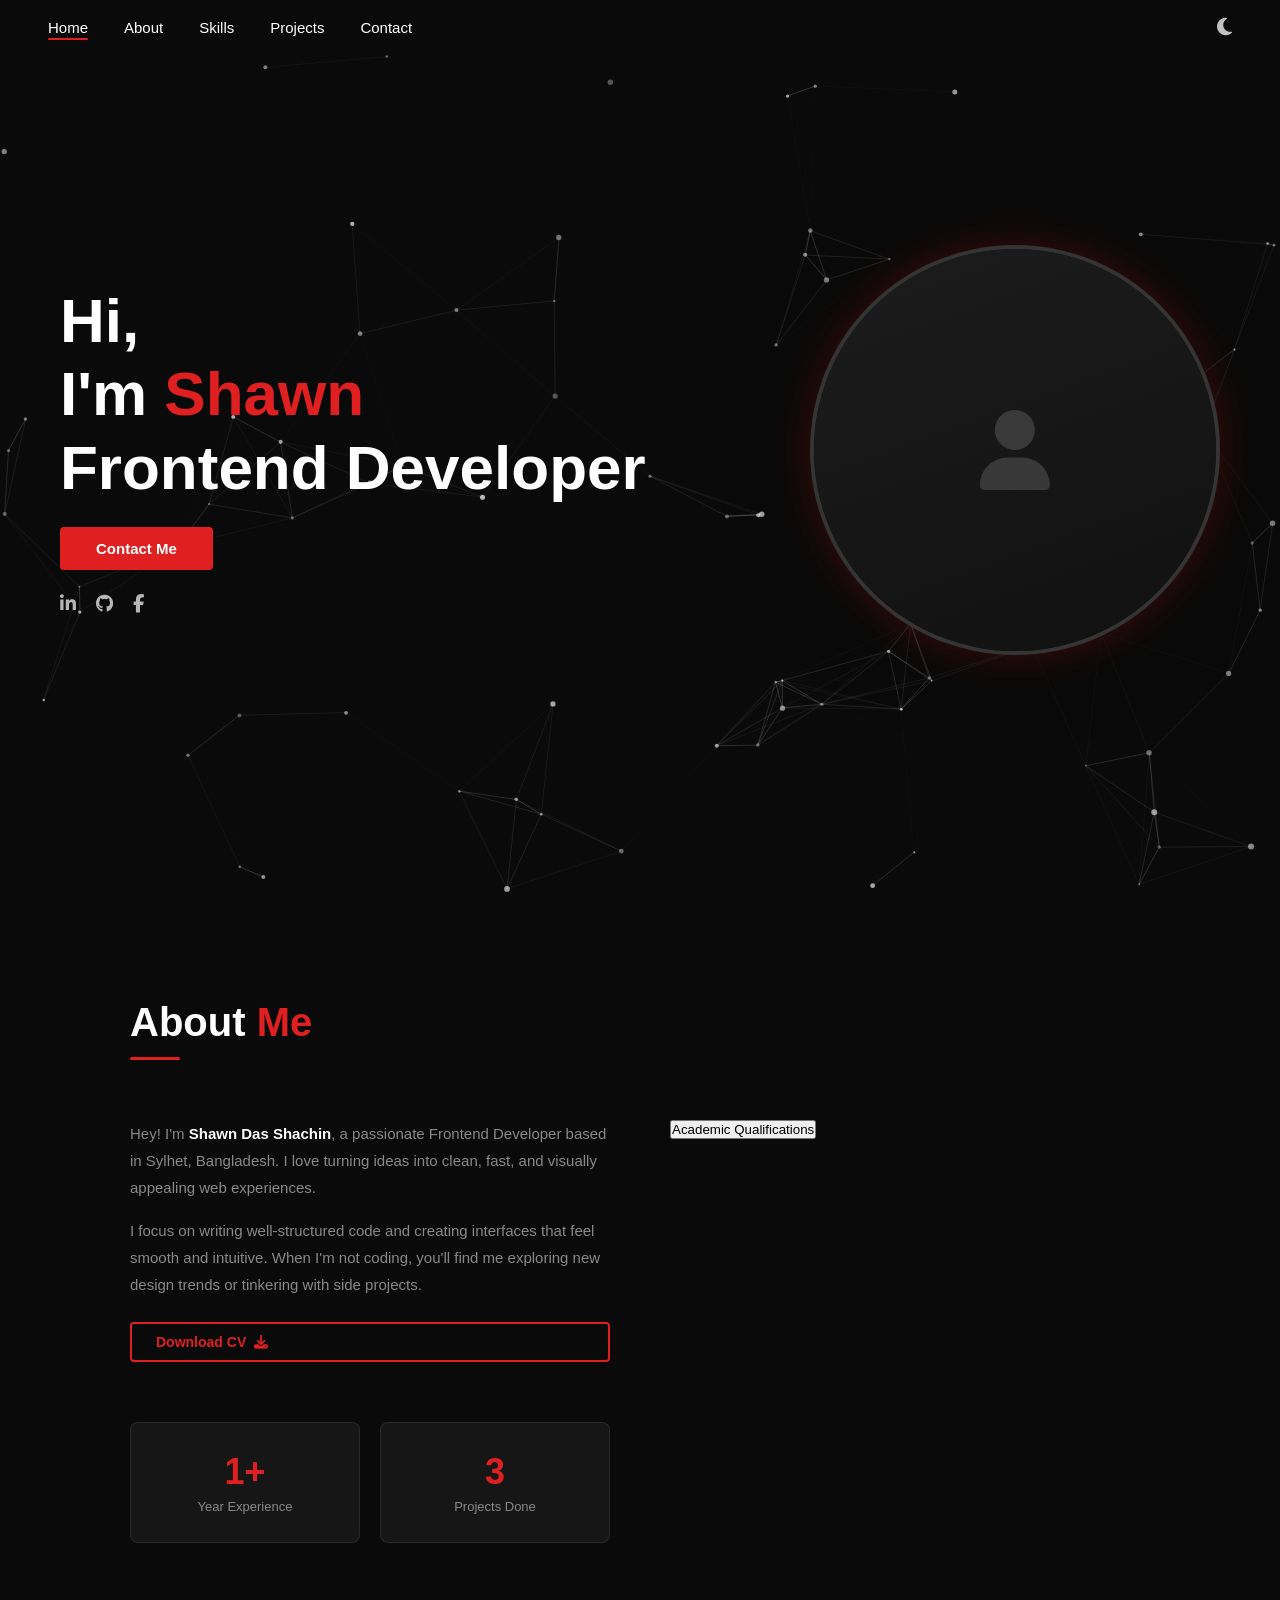
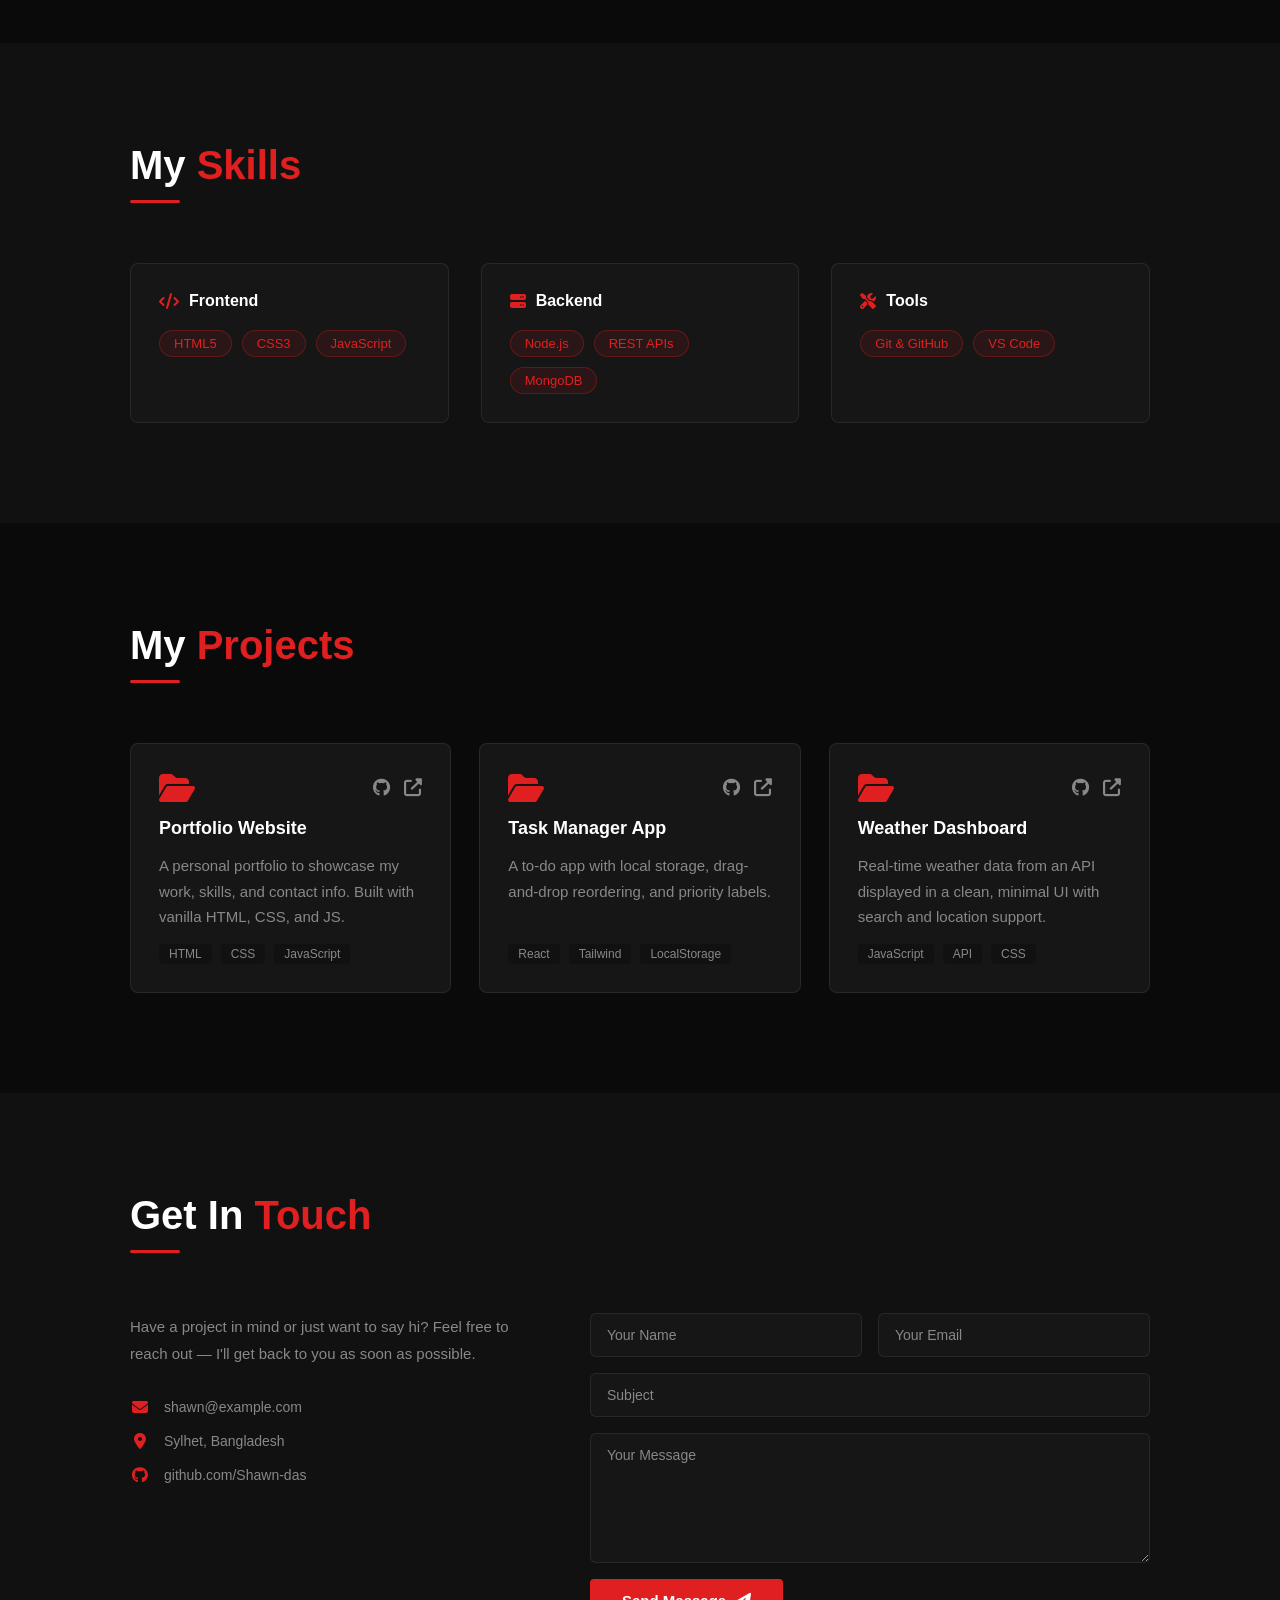
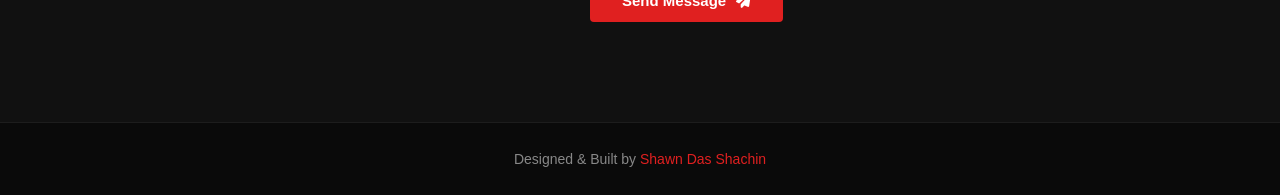
==== index.html @ 5b5b52f0 "first commit" ====
<!DOCTYPE html>
<html lang="en">
<head>
  <meta charset="UTF-8" />
  <meta name="viewport" content="width=device-width, initial-scale=1.0"/>
  <meta name="description" content="Shawn Das Shachin — Frontend Developer portfolio"/>
  <title>Shawn Das Shachin</title>

  <link rel="stylesheet" href="style.css" />
  <!-- <link href="https://fonts.googleapis.com/css2?family=Poppins:wght@400;600;700;800&display=swap" rel="stylesheet"/> -->
  <link rel="stylesheet" href="https://cdnjs.cloudflare.com/ajax/libs/font-awesome/6.5.0/css/all.min.css"/>
</head>
<body>

  <!-- NAVBAR -->
  <nav class="navbar">

    <!-- Desktop nav links -->
    <ul class="nav-links">
      <li><a href="#shawn"    class="active">Home</a></li>
      <li><a href="#about">About</a></li>
      <li><a href="#skills">Skills</a></li>
      <li><a href="#projects">Projects</a></li>
      <li><a href="#contact">Contact</a></li>
    </ul>

    <!-- Right side: theme toggle + hamburger -->
    <div class="nav-right">
      <div class="theme-toggle"><i class="fas fa-moon"></i></div>
      <div class="hamburger" id="hamburger">
        <span></span>
        <span></span>
        <span></span>
      </div>
    </div>

  </nav>

  <!-- Mobile slide-down menu -->
  <div class="mobile-menu" id="mobileMenu">
    <ul>
      <li><a href="#shawn"    class="mobile-link">Home</a></li>
      <li><a href="#about"    class="mobile-link">About</a></li>
      <li><a href="#skills"   class="mobile-link">Skills</a></li>
      <li><a href="#projects" class="mobile-link">Projects</a></li>
      <li><a href="#contact"  class="mobile-link">Contact</a></li>
    </ul>
  </div>


  <!-- HOME SECTION  -->
  <section id="shawn">
    <canvas id="particleCanvas"></canvas>

    <div class="shawn-content">

      <div class="shawn-text">
        <h1>
          <span class="line">Hi,</span>
          <span class="line">I'm <span class="highlight">Shawn</span></span>
          <span class="line">Frontend Developer</span>
        </h1>
        <a href="#contact" class="btn-contact">Contact Me</a>
        <div class="social-links">
          <a href="https://www.linkedin.com/in/shawndas"     aria-label="LinkedIn" target="_blank"><i class="fab fa-linkedin-in"></i></a>
          <a href="https://github.com/Shawn-das"             aria-label="GitHub"   target="_blank"><i class="fab fa-github"></i></a>
          <a href="https://www.facebook.com/shawn.das.81525" aria-label="Facebook" target="_blank"><i class="fab fa-facebook-f"></i></a>
        </div>
      </div>

      <div class="shawn-photo-wrapper">
        <div class="shawn-photo">
          <img src="assets/shawn.JPG" alt="Shawn" class="profile-img" id="profileImg"/>
          <div class="photo-placeholder" id="photoPlaceholder">
            <i class="fas fa-user"></i>
          </div>
        </div>
      </div>

    </div>
  </section>


  <!-- ABOUT SECTION  -->
  <section id="about" class="section">

    <div class="container">

      <h2 class="section-title">About <span class="highlight">Me</span></h2>
      <div class="section-line"></div>

      <div class="about-grid">

        <div class="about-text">
          <p>
            Hey! I'm <strong>Shawn Das Shachin</strong>, a passionate Frontend Developer
            based in Sylhet, Bangladesh. I love turning ideas into clean, fast, and
            visually appealing web experiences.
          </p>
          <p>
            I focus on writing well-structured code and creating interfaces that feel
            smooth and intuitive. When I'm not coding, you'll find me exploring new
            design trends or tinkering with side projects.
          </p>
          <a href="#" class="btn-outline">Download CV <i class="fas fa-download"></i></a>
        </div>
        <div>
          <button>Academic Qualifications</button>
        </div>

        <div class="about-stats">
          <div class="stat-card">
            <span class="stat-number">1+</span>
            <span class="stat-label">Year Experience</span>
          </div>
          <div class="stat-card">
            <span class="stat-number">3</span>
            <span class="stat-label">Projects Done</span>
          </div>
        </div>

      </div>
    </div>
  </section>


  <!-- SKILLS SECTION -->
  <section id="skills" class="section section-alt">
    <div class="container">

      <h2 class="section-title">My <span class="highlight">Skills</span></h2>
      <div class="section-line"></div>

      <div class="skills-grid">

        <div class="skill-group">
          <h3 class="skill-group-title"><i class="fas fa-code"></i> Frontend</h3>
          <div class="skill-tags">
            <span class="tag">HTML5</span>
            <span class="tag">CSS3</span>
            <span class="tag">JavaScript</span>
            <!-- <span class="tag">React</span>
            <span class="tag">Tailwind CSS</span>
            <span class="tag">Responsive Design</span> -->
          </div>
        </div>

        <div class="skill-group">
          <h3 class="skill-group-title"><i class="fas fa-server"></i> Backend</h3>
          <div class="skill-tags">
            <span class="tag">Node.js</span>
            <!-- <span class="tag">Express</span> -->
            <span class="tag">REST APIs</span>
            <span class="tag">MongoDB</span>
          </div>
        </div>

        <div class="skill-group">
          <h3 class="skill-group-title"><i class="fas fa-tools"></i> Tools</h3>
          <div class="skill-tags">
            <span class="tag">Git & GitHub</span>
            <span class="tag">VS Code</span>
          </div>
        </div>

      </div>
    </div>
  </section>


  <!-- PROJECTS SECTION -->
  <section id="projects" class="section">
    <div class="container">

      <h2 class="section-title">My <span class="highlight">Projects</span></h2>
      <div class="section-line"></div>

      <div class="projects-grid">

        <div class="project-card">
          <div class="project-top">
            <i class="fas fa-folder-open project-icon"></i>
            <div class="project-links">
              <a href="#" target="_blank" aria-label="GitHub"><i class="fab fa-github"></i></a>
              <a href="#" target="_blank" aria-label="Live"><i class="fas fa-external-link-alt"></i></a>
            </div>
          </div>
          <h3 class="project-name">Portfolio Website</h3>
          <p class="project-desc">A personal portfolio to showcase my work, skills, and contact info. Built with vanilla HTML, CSS, and JS.</p>
          <div class="project-tags">
            <span>HTML</span><span>CSS</span><span>JavaScript</span>
          </div>
        </div>

        <div class="project-card">
          <div class="project-top">
            <i class="fas fa-folder-open project-icon"></i>
            <div class="project-links">
              <a href="#" target="_blank" aria-label="GitHub"><i class="fab fa-github"></i></a>
              <a href="#" target="_blank" aria-label="Live"><i class="fas fa-external-link-alt"></i></a>
            </div>
          </div>
          <h3 class="project-name">Task Manager App</h3>
          <p class="project-desc">A to-do app with local storage, drag-and-drop reordering, and priority labels.</p>
          <div class="project-tags">
            <span>React</span><span>Tailwind</span><span>LocalStorage</span>
          </div>
        </div>

        <div class="project-card">
          <div class="project-top">
            <i class="fas fa-folder-open project-icon"></i>
            <div class="project-links">
              <a href="#" target="_blank" aria-label="GitHub"><i class="fab fa-github"></i></a>
              <a href="#" target="_blank" aria-label="Live"><i class="fas fa-external-link-alt"></i></a>
            </div>
          </div>
          <h3 class="project-name">Weather Dashboard</h3>
          <p class="project-desc">Real-time weather data from an API displayed in a clean, minimal UI with search and location support.</p>
          <div class="project-tags">
            <span>JavaScript</span><span>API</span><span>CSS</span>
          </div>
        </div>

      </div>
    </div>
  </section>


  <!-- CONTACT SECTION -->
  <section id="contact" class="section section-alt">
    <div class="container">

      <h2 class="section-title">Get In <span class="highlight">Touch</span></h2>
      <div class="section-line"></div>

      <div class="contact-grid">

        <div class="contact-info">
          <p class="contact-intro">
            Have a project in mind or just want to say hi?
            Feel free to reach out — I'll get back to you as soon as possible.
          </p>
          <div class="contact-details">
            <div class="contact-item">
              <i class="fas fa-envelope"></i>
              <span>shawn@example.com</span>
            </div>
            <div class="contact-item">
              <i class="fas fa-map-marker-alt"></i>
              <span>Sylhet, Bangladesh</span>
            </div>
            <div class="contact-item">
              <i class="fab fa-github"></i>
              <span>github.com/Shawn-das</span>
            </div>
          </div>
        </div>

        <div class="contact-form">
          <div class="form-row">
            <input type="text"  class="form-input" placeholder="Your Name" />
            <input type="email" class="form-input" placeholder="Your Email" />
          </div>
          <input type="text" class="form-input" placeholder="Subject" />
          <textarea class="form-input form-textarea" placeholder="Your Message" rows="5"></textarea>
          <button class="btn-send">Send Message <i class="fas fa-paper-plane"></i></button>
        </div>

      </div>
    </div>
  </section>


  <!--  FOOTER  -->
  <footer class="footer">
    <p>Designed & Built by <span class="highlight">Shawn Das Shachin</span></p>
  </footer>


  <script src="script.js"></script>
</body>
</html>
---- style.css ----
/*
   RESET & BASE
 */
*, *::before, *::after {
  margin: 0;
  padding: 0;
  box-sizing: border-box;
}

:root {
  --bg:          #0a0a0a;
  --bg-alt:      #111111;
  --card-bg:     #161616;
  --border:      rgba(255,255,255,0.08);
  --red:         #e02020;
  --red-dark:    #c01818;
  --white:       #ffffff;
  --gray:        #888888;
  --particle:    255, 255, 255;  /* used in rgba() for easy theme swap */
}

/* Light theme overrides */
body.light {
  --bg:       #f5f5f5;
  --bg-alt:   #ebebeb;
  --card-bg:  #ffffff;
  --border:   rgba(0,0,0,0.08);
  --white:    #0a0a0a;
  --gray:     #555555;
  --particle: 0, 0, 0;
}

html { scroll-behavior: smooth; }

body {
  font-family: 'Poppins', sans-serif;
  background: var(--bg);
  color: var(--white);
  overflow-x: hidden;
  transition: background 0.4s, color 0.4s;
}


/* 
   SHARED SECTION STYLES
 */
.section {
  padding: 100px 0;
}

.section-alt {
  background: var(--bg-alt);
}

.container {
  width: 100%;
  max-width: 1100px;
  margin: 0 auto;
  padding: 0 40px;
}

.section-title {
  font-size: clamp(28px, 4vw, 40px);
  font-weight: 800;
  margin-bottom: 12px;
}

/* Short red underline beneath each section title */
.section-line {
  width: 50px;
  height: 3px;
  background: var(--red);
  border-radius: 2px;
  margin-bottom: 60px;
}

/* Outline button (used in About) */
.btn-outline {
  display: inline-flex;
  align-items: center;
  gap: 8px;
  border: 2px solid var(--red);
  color: var(--red);
  text-decoration: none;
  font-size: 14px;
  font-weight: 600;
  padding: 10px 24px;
  border-radius: 4px;
  margin-top: 8px;
  transition: background 0.3s, color 0.3s;
}

.btn-outline:hover {
  background: var(--red);
  color: #fff;
}


/* 
   NAVBAR
*/
.navbar {
  position: fixed;
  top: 0; left: 0;
  width: 100%;
  z-index: 100;
  display: flex;
  align-items: center;
  justify-content: space-between;
  padding: 16px 48px;
  background: transparent;
  transition: background 0.3s, backdrop-filter 0.3s;
}

/* Solid background applied by JS on scroll */
.navbar.scrolled {
  background: rgba(10, 10, 10, 0.85);
  backdrop-filter: blur(10px);
}

body.light .navbar.scrolled {
  background: rgba(245, 245, 245, 0.85);
}

.logo-icon {
  width: 44px;
  height: 44px;
  border: 2px solid var(--white);
  border-radius: 50%;
  display: flex;
  align-items: center;
  justify-content: center;
  font-size: 18px;
  color: var(--white);
  flex-shrink: 0;
}

.nav-links {
  list-style: none;
  display: flex;
  gap: 36px;
}

.nav-links a {
  text-decoration: none;
  color: var(--white);
  font-size: 15px;
  font-weight: 500;
  position: relative;
  transition: color 0.3s;
}

/* Red underline for active link */
.nav-links a.active::after {
  content: '';
  position: absolute;
  bottom: -4px; left: 0;
  width: 100%;
  height: 2px;
  background: var(--red);
  border-radius: 2px;
}

/* Groups theme toggle + hamburger */
.nav-right {
  display: flex;
  align-items: center;
  gap: 16px;
  margin-left: auto;
}

.theme-toggle {
  font-size: 20px;
  cursor: pointer;
  color: var(--white);
  opacity: 0.75;
  transition: opacity 0.3s;
}

.theme-toggle:hover { opacity: 1; }


/* 
   HAMBURGER BUTTON
 */
.hamburger {
  display: none;           /* shown only on mobile via media query */
  flex-direction: column;
  gap: 5px;
  cursor: pointer;
  padding: 4px;
}

.hamburger span {
  display: block;
  width: 24px;
  height: 2px;
  background: var(--white);
  border-radius: 2px;
  transition: transform 0.3s, opacity 0.3s;
}


/* 
   MOBILE MENU
 */
.mobile-menu {
  position: fixed;
  top: 72px; left: 0;
  width: 100%;
  background: var(--bg-alt);
  z-index: 99;
  max-height: 0;
  overflow: hidden;
  transition: max-height 0.35s ease, padding 0.35s ease;
}

.mobile-menu.open {
  max-height: 400px;
  padding: 16px 0;
}

.mobile-menu ul {
  list-style: none;
  display: flex;
  flex-direction: column;
}

.mobile-menu a {
  display: block;
  padding: 14px 32px;
  color: var(--white);
  text-decoration: none;
  font-size: 16px;
  font-weight: 500;
  border-bottom: 1px solid var(--border);
  transition: color 0.2s, padding-left 0.2s;
}

.mobile-menu a:hover {
  color: var(--red);
  padding-left: 40px;
}


/* 
   HOME SECTION
 */
#shawn {
  position: relative;
  width: 100%;
  height: 100vh;
  background: var(--bg);
  display: flex;
  align-items: center;
  overflow: hidden;
}

#particleCanvas {
  position: absolute;
  inset: 0;
  width: 100%;
  height: 100%;
  z-index: 0;
}

.shawn-content {
  position: relative;
  z-index: 2;
  width: 100%;
  max-width: 1280px;
  margin: 0 auto;
  padding: 0 60px;
  display: flex;
  align-items: center;
  justify-content: space-between;
  gap: 40px;
}

.shawn-text {
  flex: 1;
  display: flex;
  flex-direction: column;
  gap: 24px;
  animation: fadeInLeft 0.9s ease both;
}

.shawn-text h1 {
  display: flex;
  flex-direction: column;
  gap: 2px;
  font-size: clamp(36px, 5vw, 62px);
  font-weight: 800;
  line-height: 1.15;
}

.shawn-text h1 .line {
  display: block;
  opacity: 0;
  animation: slideUp 0.7s ease forwards;
}
.line:nth-child(1) { animation-delay: 0.2s; }
.line:nth-child(2) { animation-delay: 0.4s; }
.line:nth-child(3) { animation-delay: 0.6s; }

.highlight { color: var(--red); }

.btn-contact {
  display: inline-block;
  background: var(--red);
  color: #fff;
  text-decoration: none;
  font-size: 15px;
  font-weight: 600;
  padding: 13px 36px;
  border-radius: 4px;
  width: fit-content;
  opacity: 0;
  animation: slideUp 0.7s ease 0.85s forwards;
  transition: background 0.3s, transform 0.2s;
}

.btn-contact:hover {
  background: var(--red-dark);
  transform: translateY(-2px);
}

.social-links {
  display: flex;
  gap: 20px;
  opacity: 0;
  animation: slideUp 0.7s ease 1s forwards;
}

.social-links a {
  color: var(--white);
  font-size: 18px;
  opacity: 0.7;
  text-decoration: none;
  transition: opacity 0.3s, transform 0.3s;
}

.social-links a:hover {
  opacity: 1;
  transform: translateY(-3px);
}

.shawn-photo-wrapper {
  flex: 0 0 auto;
  opacity: 0;
  animation: fadeInRight 0.9s ease 0.5s forwards;
}

.shawn-photo {
  position: relative;
  width: clamp(280px, 32vw, 420px);
  height: clamp(280px, 32vw, 420px);
  border-radius: 50%;
  overflow: hidden;
  border: 4px solid rgba(255,255,255,0.15);
  box-shadow: 0 0 40px rgba(224,32,32,0.25), 0 0 80px rgba(0,0,0,0.6);
  background: #111;
}

.profile-img {
  width: 100%;
  height: 100%;
  object-fit: cover;
  object-position: center 75%;
  display: none;
}

.photo-placeholder {
  width: 100%;
  height: 100%;
  display: flex;
  align-items: center;
  justify-content: center;
  background: linear-gradient(160deg, #1c1c1c, #111);
  color: rgba(255,255,255,0.15);
  font-size: 80px;
}


/* 
   ABOUT SECTION
 */
.about-grid {
  display: grid;
  grid-template-columns: 1fr 1fr;
  gap: 60px;
  align-items: start;
}

.about-text {
  display: flex;
  flex-direction: column;
  gap: 16px;
}

.about-text p {
  color: var(--gray);
  line-height: 1.8;
  font-size: 15px;
}

.about-text strong {
  color: var(--white);
}

/* 2x2 stats grid */
.about-stats {
  display: grid;
  grid-template-columns: 1fr 1fr;
  gap: 20px;
}

.stat-card {
  background: var(--card-bg);
  border: 1px solid var(--border);
  border-radius: 8px;
  padding: 28px 20px;
  display: flex;
  flex-direction: column;
  align-items: center;
  gap: 6px;
  text-align: center;
  transition: border-color 0.3s;
}

.stat-card:hover {
  border-color: var(--red);
}

.stat-number {
  font-size: 36px;
  font-weight: 800;
  color: var(--red);
}

.stat-label {
  font-size: 13px;
  color: var(--gray);
  font-weight: 500;
}


/* 
   SKILLS SECTION
 */
.skills-grid {
  display: grid;
  grid-template-columns: repeat(3, 1fr);
  gap: 32px;
}

.skill-group {
  background: var(--card-bg);
  border: 1px solid var(--border);
  border-radius: 8px;
  padding: 28px;
  transition: border-color 0.3s;
}

.skill-group:hover {
  border-color: var(--red);
}

.skill-group-title {
  font-size: 16px;
  font-weight: 700;
  color: var(--white);
  margin-bottom: 20px;
  display: flex;
  align-items: center;
  gap: 10px;
}

.skill-group-title i {
  color: var(--red);
}

.skill-tags {
  display: flex;
  flex-wrap: wrap;
  gap: 10px;
}

.tag {
  background: rgba(224,32,32,0.1);
  color: var(--red);
  border: 1px solid rgba(224,32,32,0.3);
  padding: 5px 14px;
  border-radius: 20px;
  font-size: 13px;
  font-weight: 500;
}


/* 
   PROJECTS SECTION
 */
.projects-grid {
  display: grid;
  grid-template-columns: repeat(3, 1fr);
  gap: 28px;
}

.project-card {
  background: var(--card-bg);
  border: 1px solid var(--border);
  border-radius: 8px;
  padding: 28px;
  display: flex;
  flex-direction: column;
  gap: 14px;
  transition: transform 0.3s, border-color 0.3s;
}

.project-card:hover {
  transform: translateY(-6px);
  border-color: var(--red);
}

.project-top {
  display: flex;
  align-items: center;
  justify-content: space-between;
}

.project-icon {
  font-size: 32px;
  color: var(--red);
}

.project-links {
  display: flex;
  gap: 14px;
}

.project-links a {
  color: var(--gray);
  font-size: 18px;
  text-decoration: none;
  transition: color 0.2s;
}

.project-links a:hover {
  color: var(--white);
}

.project-name {
  font-size: 18px;
  font-weight: 700;
  color: var(--white);
}

.project-desc {
  font-size: 15px;
  color: var(--gray);
  line-height: 1.7;
  flex: 1;
}

.project-tags {
  display: flex;
  flex-wrap: wrap;
  gap: 9px;
  margin-top: auto;
}

.project-tags span {
  font-size: 12px;
  color: var(--gray);
  background: var(--bg-alt);
  padding: 3px 10px;
  border-radius: 4px;
}



/* CONTACT SECTION  */

.contact-grid {
  display: grid;
  grid-template-columns: 1fr 1.4fr;
  gap: 60px;
  align-items: start;
}

.contact-intro {
  color: var(--gray);
  line-height: 1.8;
  font-size: 15px;
  margin-bottom: 32px;
}

.contact-details {
  display: flex;
  flex-direction: column;
  gap: 18px;
}

.contact-item {
  display: flex;
  align-items: center;
  gap: 14px;
  color: var(--gray);
  font-size: 14px;
}

.contact-item i {
  color: var(--red);
  font-size: 16px;
  width: 20px;
  text-align: center;
}

/* Form layout */
.contact-form {
  display: flex;
  flex-direction: column;
  gap: 16px;
}

.form-row {
  display: grid;
  grid-template-columns: 1fr 1fr;
  gap: 16px;
}

.form-input {
  width: 100%;
  background: var(--card-bg);
  border: 1px solid var(--border);
  border-radius: 6px;
  padding: 13px 16px;
  color: var(--white);
  font-family: 'Poppins', sans-serif;
  font-size: 14px;
  outline: none;
  transition: border-color 0.3s;
}

.form-input::placeholder {
  color: var(--gray);
}

.form-input:focus {
  border-color: var(--red);
}

.form-textarea {
  resize: vertical;
  min-height: 130px;
}

.btn-send {
  display: inline-flex;
  align-items: center;
  gap: 10px;
  background: var(--red);
  color: #fff;
  border: none;
  padding: 13px 32px;
  border-radius: 4px;
  font-family: 'Poppins', sans-serif;
  font-size: 15px;
  font-weight: 600;
  cursor: pointer;
  width: fit-content;
  transition: background 0.3s, transform 0.2s;
}

.btn-send:hover {
  background: var(--red-dark);
  transform: translateY(-2px);
}


/* 
   FOOTER
 */
.footer {
  padding: 28px 40px;
  text-align: center;
  background: var(--bg);
  color: var(--gray);
  font-size: 14px;
  border-top: 1px solid var(--border);
}


/* 
   ANIMATIONS
 */
@keyframes fadeInLeft {
  from { opacity: 0; transform: translateX(-40px); }
  to   { opacity: 1; transform: translateX(0); }
}

@keyframes fadeInRight {
  from { opacity: 0; transform: translateX(40px); }
  to   { opacity: 1; transform: translateX(0); }
}

@keyframes slideUp {
  from { opacity: 0; transform: translateY(24px); }
  to   { opacity: 1; transform: translateY(0); }
}


/* Mobile */
@media (max-width: 600px) {
  .navbar { padding: 12px 16px; }

  .shawn-content { padding: 80px 20px 0; gap: 24px; }
  .shawn-text h1 { font-size: clamp(26px, 7vw, 36px); }
  .shawn-photo   { width: 160px; height: 160px; }

  .btn-contact  { padding: 11px 28px; font-size: 14px; }
  .social-links { gap: 16px; }

  .container   { padding: 0 20px; }
  .section     { padding: 72px 0; }

  .about-stats   { grid-template-columns: 1fr 1fr; }
  .projects-grid { grid-template-columns: 1fr; }
  .form-row      { grid-template-columns: 1fr; }
}
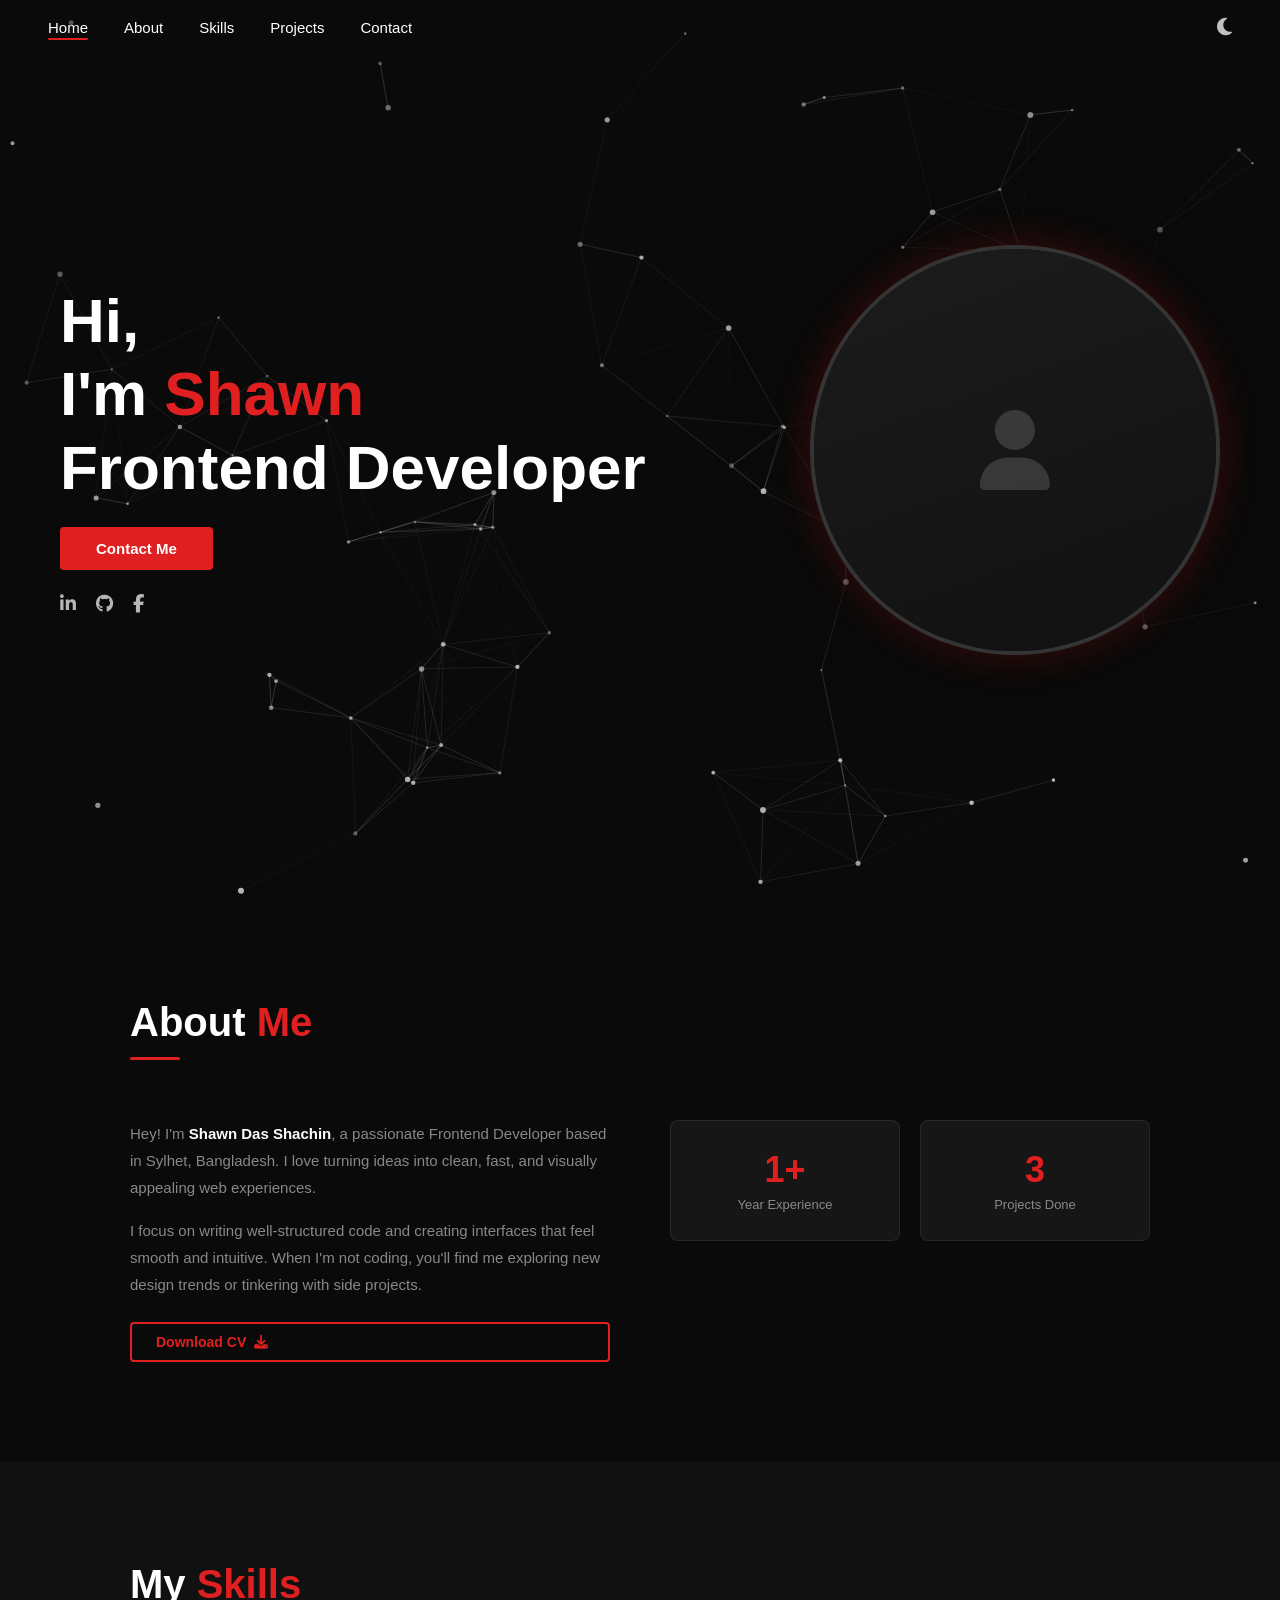
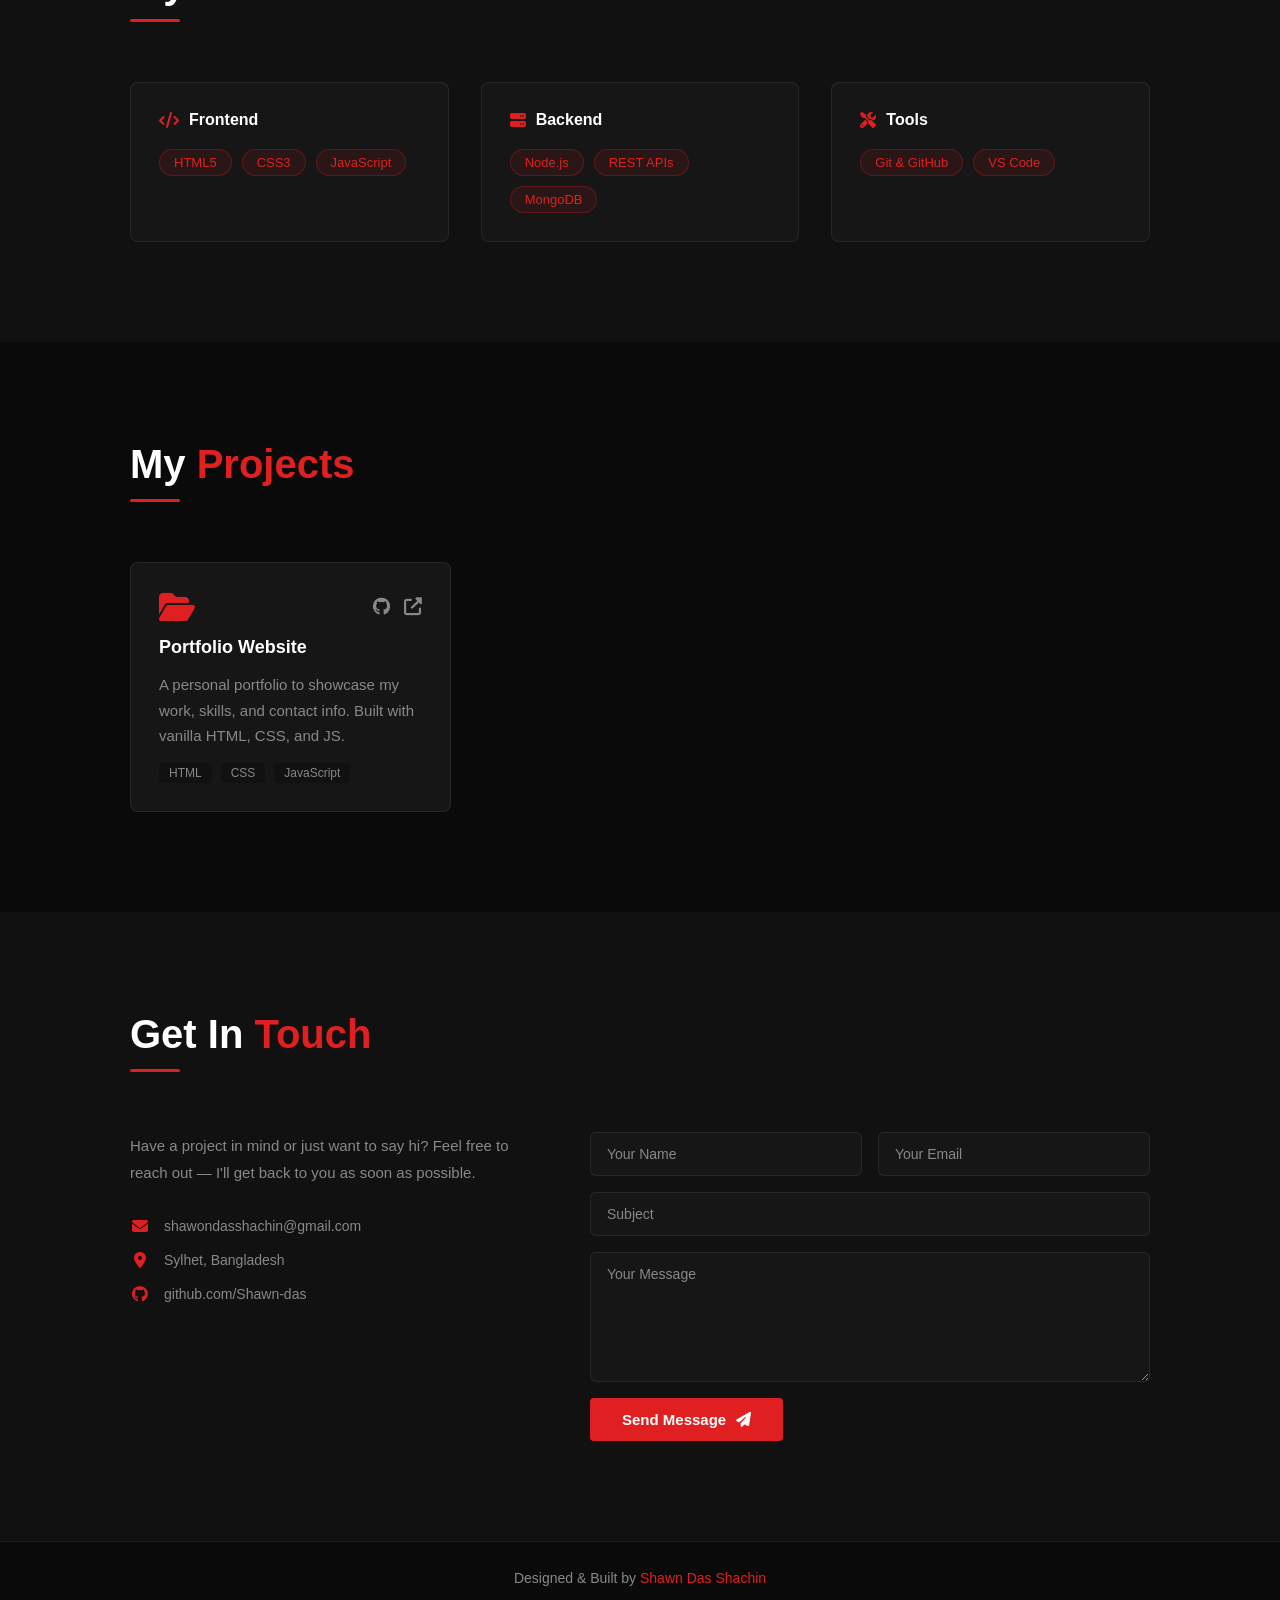
==== commit f75c4a4a: "after few modification" ====
--- a/index.html
+++ b/index.html
@@ -104,10 +104,7 @@
           </p>
           <a href="#" class="btn-outline">Download CV <i class="fas fa-download"></i></a>
         </div>
-        <div>
-          <button>Academic Qualifications</button>
-        </div>
-
+      
         <div class="about-stats">
           <div class="stat-card">
             <span class="stat-number">1+</span>
@@ -192,36 +189,6 @@
           </div>
         </div>
 
-        <div class="project-card">
-          <div class="project-top">
-            <i class="fas fa-folder-open project-icon"></i>
-            <div class="project-links">
-              <a href="#" target="_blank" aria-label="GitHub"><i class="fab fa-github"></i></a>
-              <a href="#" target="_blank" aria-label="Live"><i class="fas fa-external-link-alt"></i></a>
-            </div>
-          </div>
-          <h3 class="project-name">Task Manager App</h3>
-          <p class="project-desc">A to-do app with local storage, drag-and-drop reordering, and priority labels.</p>
-          <div class="project-tags">
-            <span>React</span><span>Tailwind</span><span>LocalStorage</span>
-          </div>
-        </div>
-
-        <div class="project-card">
-          <div class="project-top">
-            <i class="fas fa-folder-open project-icon"></i>
-            <div class="project-links">
-              <a href="#" target="_blank" aria-label="GitHub"><i class="fab fa-github"></i></a>
-              <a href="#" target="_blank" aria-label="Live"><i class="fas fa-external-link-alt"></i></a>
-            </div>
-          </div>
-          <h3 class="project-name">Weather Dashboard</h3>
-          <p class="project-desc">Real-time weather data from an API displayed in a clean, minimal UI with search and location support.</p>
-          <div class="project-tags">
-            <span>JavaScript</span><span>API</span><span>CSS</span>
-          </div>
-        </div>
-
       </div>
     </div>
   </section>
@@ -244,7 +211,7 @@
           <div class="contact-details">
             <div class="contact-item">
               <i class="fas fa-envelope"></i>
-              <span>shawn@example.com</span>
+              <span>shawondasshachin@gmail.com</span>
             </div>
             <div class="contact-item">
               <i class="fas fa-map-marker-alt"></i>
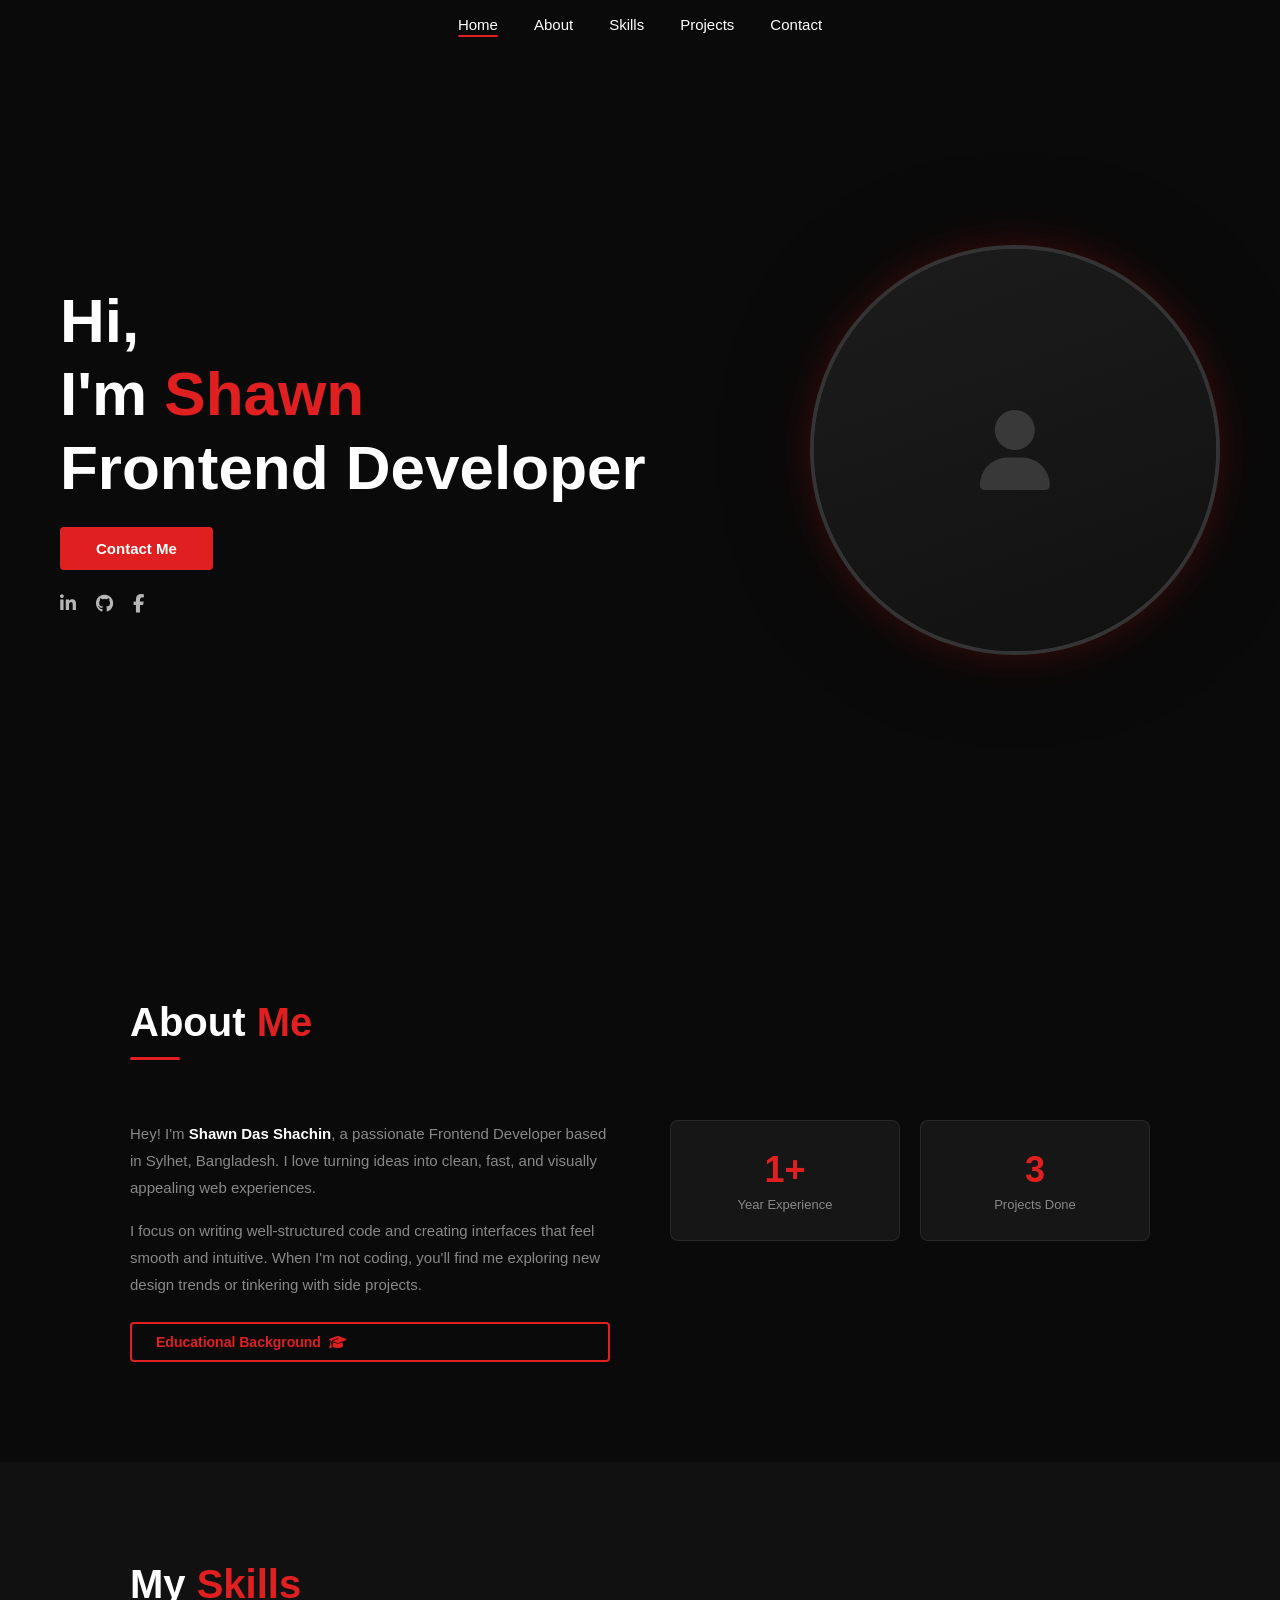
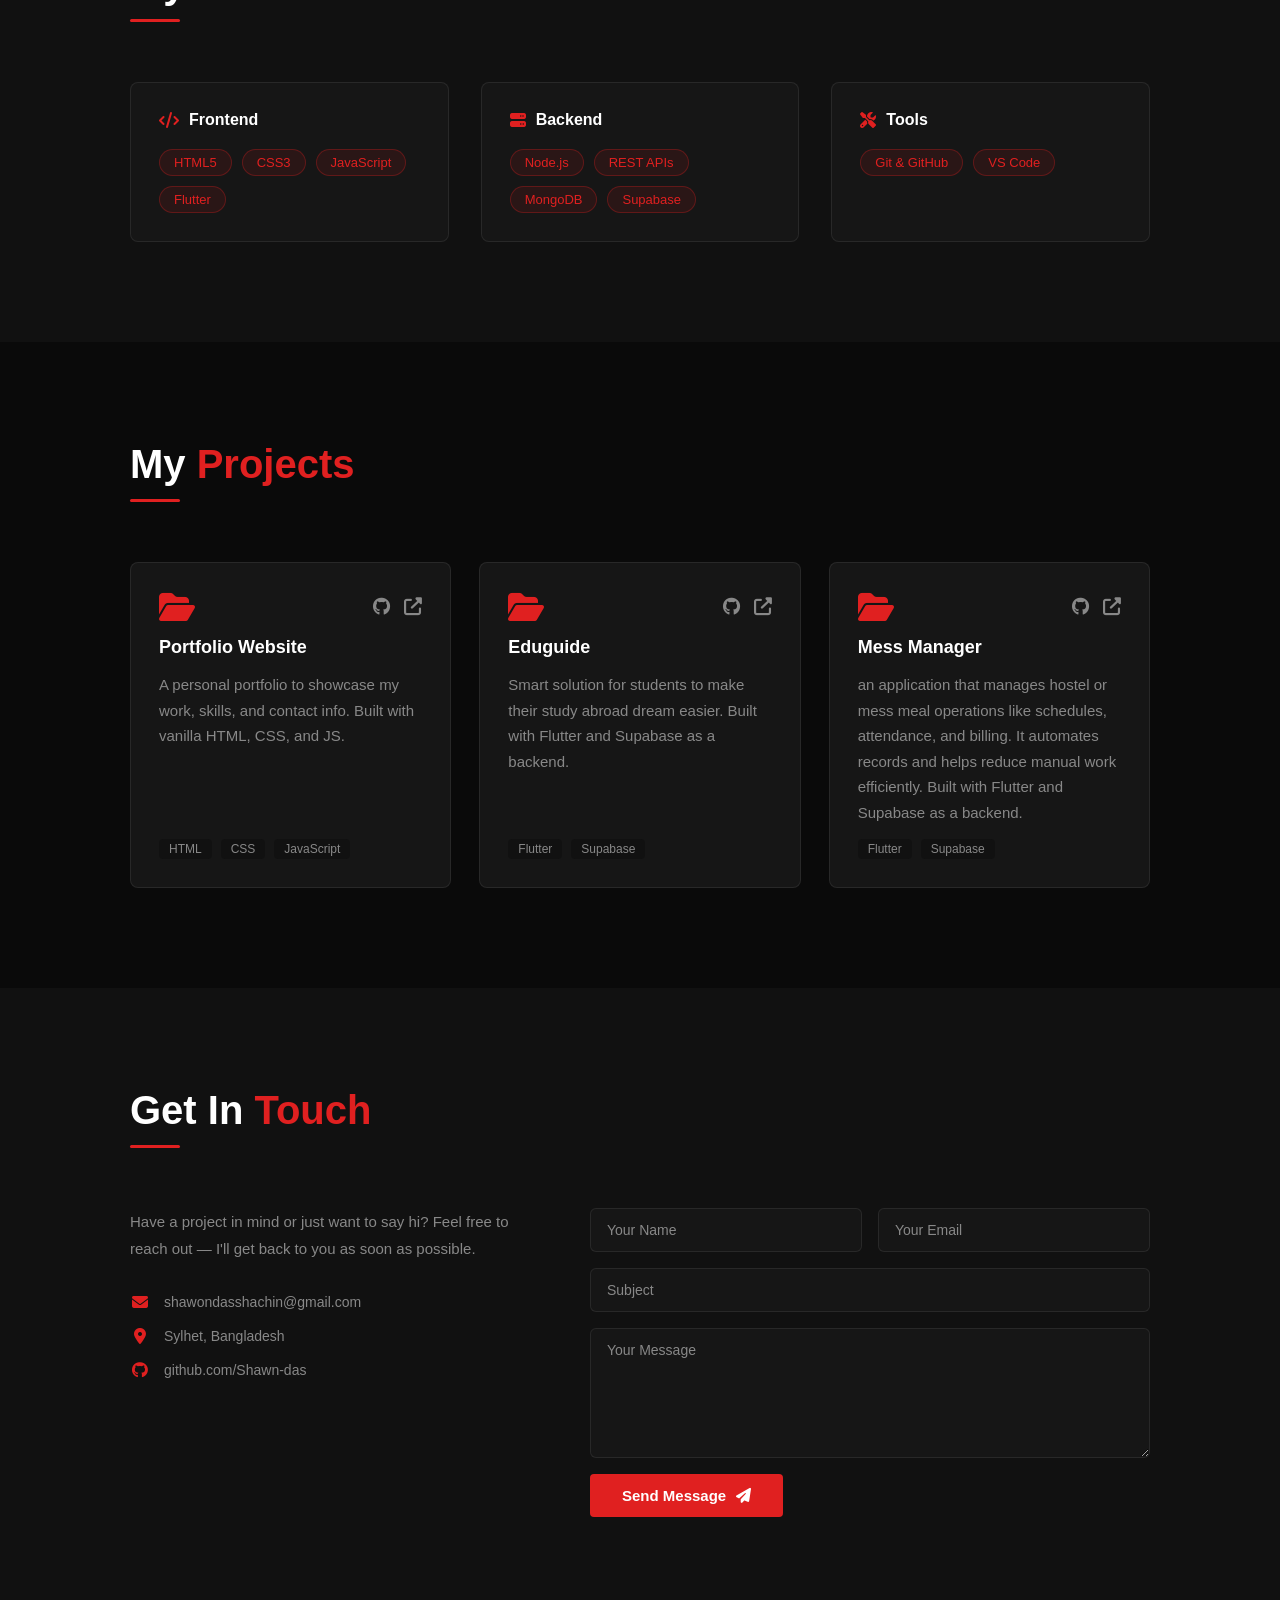
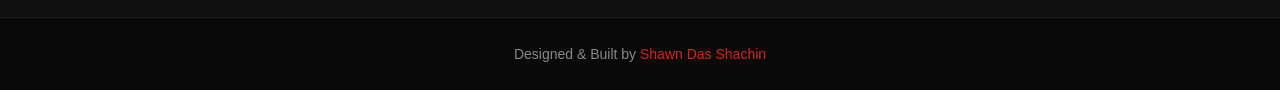
==== commit 569a2774: "almost complete" ====
--- a/index.html
+++ b/index.html
@@ -1,56 +1,32 @@
 <!DOCTYPE html>
 <html lang="en">
+
 <head>
   <meta charset="UTF-8" />
-  <meta name="viewport" content="width=device-width, initial-scale=1.0"/>
-  <meta name="description" content="Shawn Das Shachin — Frontend Developer portfolio"/>
+  <meta name="viewport" content="width=device-width, initial-scale=1.0" />
+  <meta name="description" content="Shawn Das Shachin — Frontend Developer portfolio" />
   <title>Shawn Das Shachin</title>
-
   <link rel="stylesheet" href="style.css" />
-  <!-- <link href="https://fonts.googleapis.com/css2?family=Poppins:wght@400;600;700;800&display=swap" rel="stylesheet"/> -->
-  <link rel="stylesheet" href="https://cdnjs.cloudflare.com/ajax/libs/font-awesome/6.5.0/css/all.min.css"/>
+  <link rel="stylesheet" href="https://cdnjs.cloudflare.com/ajax/libs/font-awesome/6.5.0/css/all.min.css" />
 </head>
+
 <body>
 
   <!-- NAVBAR -->
   <nav class="navbar">
-
-    <!-- Desktop nav links -->
     <ul class="nav-links">
-      <li><a href="#shawn"    class="active">Home</a></li>
+      <li><a href="#shawn" class="active">Home</a></li>
       <li><a href="#about">About</a></li>
       <li><a href="#skills">Skills</a></li>
       <li><a href="#projects">Projects</a></li>
       <li><a href="#contact">Contact</a></li>
     </ul>
-
-    <!-- Right side: theme toggle + hamburger -->
-    <div class="nav-right">
-      <div class="theme-toggle"><i class="fas fa-moon"></i></div>
-      <div class="hamburger" id="hamburger">
-        <span></span>
-        <span></span>
-        <span></span>
-      </div>
-    </div>
-
   </nav>
 
-  <!-- Mobile slide-down menu -->
-  <div class="mobile-menu" id="mobileMenu">
-    <ul>
-      <li><a href="#shawn"    class="mobile-link">Home</a></li>
-      <li><a href="#about"    class="mobile-link">About</a></li>
-      <li><a href="#skills"   class="mobile-link">Skills</a></li>
-      <li><a href="#projects" class="mobile-link">Projects</a></li>
-      <li><a href="#contact"  class="mobile-link">Contact</a></li>
-    </ul>
-  </div>
-
-
-  <!-- HOME SECTION  -->
+
+  <!-- HOME SECTION -->
   <section id="shawn">
-    <canvas id="particleCanvas"></canvas>
+    <!-- <canvas id="particleCanvas"></canvas> -->
 
     <div class="shawn-content">
 
@@ -62,15 +38,15 @@
         </h1>
         <a href="#contact" class="btn-contact">Contact Me</a>
         <div class="social-links">
-          <a href="https://www.linkedin.com/in/shawndas"     aria-label="LinkedIn" target="_blank"><i class="fab fa-linkedin-in"></i></a>
-          <a href="https://github.com/Shawn-das"             aria-label="GitHub"   target="_blank"><i class="fab fa-github"></i></a>
+          <a href="https://www.linkedin.com/in/shawndas" aria-label="LinkedIn" target="_blank"><i class="fab fa-linkedin-in"></i></a>
+          <a href="https://github.com/Shawn-das" aria-label="GitHub" target="_blank"><i class="fab fa-github"></i></a>
           <a href="https://www.facebook.com/shawn.das.81525" aria-label="Facebook" target="_blank"><i class="fab fa-facebook-f"></i></a>
         </div>
       </div>
 
       <div class="shawn-photo-wrapper">
         <div class="shawn-photo">
-          <img src="assets/shawn.JPG" alt="Shawn" class="profile-img" id="profileImg"/>
+          <img src="assets/shawn.JPG" alt="Shawn" class="profile-img" id="profileImg" />
           <div class="photo-placeholder" id="photoPlaceholder">
             <i class="fas fa-user"></i>
           </div>
@@ -81,9 +57,8 @@
   </section>
 
 
-  <!-- ABOUT SECTION  -->
+  <!-- ABOUT SECTION -->
   <section id="about" class="section">
-
     <div class="container">
 
       <h2 class="section-title">About <span class="highlight">Me</span></h2>
@@ -102,18 +77,21 @@
             smooth and intuitive. When I'm not coding, you'll find me exploring new
             design trends or tinkering with side projects.
           </p>
-          <a href="#" class="btn-outline">Download CV <i class="fas fa-download"></i></a>
-        </div>
-      
+          <a href="education.html" class="btn-outline">Educational Background<i class="fas fa-graduation-cap"></i></a>
+        </div>
+
         <div class="about-stats">
           <div class="stat-card">
             <span class="stat-number">1+</span>
             <span class="stat-label">Year Experience</span>
           </div>
-          <div class="stat-card">
+          <a href="#projects" class="stat-card-link"> 
+            <div class="stat-card">
             <span class="stat-number">3</span>
             <span class="stat-label">Projects Done</span>
           </div>
+          </a>
+          
         </div>
 
       </div>
@@ -136,9 +114,7 @@
             <span class="tag">HTML5</span>
             <span class="tag">CSS3</span>
             <span class="tag">JavaScript</span>
-            <!-- <span class="tag">React</span>
-            <span class="tag">Tailwind CSS</span>
-            <span class="tag">Responsive Design</span> -->
+            <span class="tag">Flutter</span>
           </div>
         </div>
 
@@ -146,9 +122,9 @@
           <h3 class="skill-group-title"><i class="fas fa-server"></i> Backend</h3>
           <div class="skill-tags">
             <span class="tag">Node.js</span>
-            <!-- <span class="tag">Express</span> -->
             <span class="tag">REST APIs</span>
             <span class="tag">MongoDB</span>
+            <span class="tag">Supabase</span>
           </div>
         </div>
 
@@ -186,6 +162,36 @@
           <p class="project-desc">A personal portfolio to showcase my work, skills, and contact info. Built with vanilla HTML, CSS, and JS.</p>
           <div class="project-tags">
             <span>HTML</span><span>CSS</span><span>JavaScript</span>
+          </div>
+        </div>
+
+        <div class="project-card">
+          <div class="project-top">
+            <i class="fas fa-folder-open project-icon"></i>
+            <div class="project-links">
+              <a href="https://github.com/Shawn-das/Eduguide.git" target="_blank" aria-label="GitHub"><i class="fab fa-github"></i></a>
+              <a href="#" target="_blank" aria-label="Live"><i class="fas fa-external-link-alt"></i></a>
+            </div>
+          </div>
+          <h3 class="project-name">Eduguide</h3>
+          <p class="project-desc">Smart solution for students to make their study abroad dream easier. Built with Flutter and Supabase as a backend.</p>
+          <div class="project-tags">
+            <span>Flutter</span><span>Supabase</span>
+          </div>
+        </div>
+
+        <div class="project-card">
+          <div class="project-top">
+            <i class="fas fa-folder-open project-icon"></i>
+            <div class="project-links">
+              <a href="https://github.com/Shawn-das/Mess-Manager.git" target="_blank" aria-label="GitHub"><i class="fab fa-github"></i></a>
+              <a href="#" target="_blank" aria-label="Live"><i class="fas fa-external-link-alt"></i></a>
+            </div>
+          </div>
+          <h3 class="project-name">Mess Manager</h3>
+          <p class="project-desc">an application that manages hostel or mess meal operations like schedules, attendance, and billing. It automates records and helps reduce manual work efficiently. Built with Flutter and Supabase as a backend.</p>
+          <div class="project-tags">
+            <span>Flutter</span><span>Supabase</span>
           </div>
         </div>
 
@@ -224,22 +230,24 @@
           </div>
         </div>
 
-        <div class="contact-form">
+        <form class="contact-form">
           <div class="form-row">
-            <input type="text"  class="form-input" placeholder="Your Name" />
-            <input type="email" class="form-input" placeholder="Your Email" />
-          </div>
-          <input type="text" class="form-input" placeholder="Subject" />
-          <textarea class="form-input form-textarea" placeholder="Your Message" rows="5"></textarea>
-          <button class="btn-send">Send Message <i class="fas fa-paper-plane"></i></button>
-        </div>
-
-      </div>
-    </div>
-  </section>
-
-
-  <!--  FOOTER  -->
+            <input type="text" class="form-input" placeholder="Your Name" name="name">
+            <input type="email" class="form-input" placeholder="Your Email" name="email">
+          </div>
+          <input type="text" class="form-input" placeholder="Subject" name="subject">
+          <textarea class="form-input form-textarea" placeholder="Your Message" rows="5" name="message"></textarea>
+          <button class="btn-send" type="submit">
+            Send Message <i class="fas fa-paper-plane"></i>
+          </button>
+        </form>
+
+      </div>
+    </div>
+  </section>
+
+
+  <!-- FOOTER -->
   <footer class="footer">
     <p>Designed & Built by <span class="highlight">Shawn Das Shachin</span></p>
   </footer>
@@ -247,4 +255,5 @@
 
   <script src="script.js"></script>
 </body>
+
 </html>
--- a/style.css
+++ b/style.css
@@ -1,6 +1,6 @@
 /*
    RESET & BASE
- */
+*/
 *, *::before, *::after {
   margin: 0;
   padding: 0;
@@ -8,26 +8,15 @@
 }
 
 :root {
-  --bg:          #0a0a0a;
-  --bg-alt:      #111111;
-  --card-bg:     #161616;
-  --border:      rgba(255,255,255,0.08);
-  --red:         #e02020;
-  --red-dark:    #c01818;
-  --white:       #ffffff;
-  --gray:        #888888;
-  --particle:    255, 255, 255;  /* used in rgba() for easy theme swap */
-}
-
-/* Light theme overrides */
-body.light {
-  --bg:       #f5f5f5;
-  --bg-alt:   #ebebeb;
-  --card-bg:  #ffffff;
-  --border:   rgba(0,0,0,0.08);
-  --white:    #0a0a0a;
-  --gray:     #555555;
-  --particle: 0, 0, 0;
+  --bg:       #0a0a0a;
+  --bg-alt:   #111111;
+  --card-bg:  #161616;
+  --border:   rgba(255, 255, 255, 0.08);
+  --red:      #e02020;
+  --red-dark: #c01818;
+  --white:    #ffffff;
+  --gray:     #888888;
+  --particle: 255, 255, 255;
 }
 
 html { scroll-behavior: smooth; }
@@ -37,13 +26,12 @@
   background: var(--bg);
   color: var(--white);
   overflow-x: hidden;
-  transition: background 0.4s, color 0.4s;
-}
-
-
-/* 
+}
+
+
+/*
    SHARED SECTION STYLES
- */
+*/
 .section {
   padding: 100px 0;
 }
@@ -65,7 +53,6 @@
   margin-bottom: 12px;
 }
 
-/* Short red underline beneath each section title */
 .section-line {
   width: 50px;
   height: 3px;
@@ -74,7 +61,8 @@
   margin-bottom: 60px;
 }
 
-/* Outline button (used in About) */
+.highlight { color: var(--red); }
+
 .btn-outline {
   display: inline-flex;
   align-items: center;
@@ -96,43 +84,26 @@
 }
 
 
-/* 
+/*
    NAVBAR
 */
 .navbar {
   position: fixed;
-  top: 0; left: 0;
+  top: 0;
+  left: 0;
   width: 100%;
   z-index: 100;
   display: flex;
   align-items: center;
-  justify-content: space-between;
+  justify-content: center;
   padding: 16px 48px;
   background: transparent;
   transition: background 0.3s, backdrop-filter 0.3s;
 }
 
-/* Solid background applied by JS on scroll */
 .navbar.scrolled {
-  background: rgba(10, 10, 10, 0.85);
+  background: rgba(10, 10, 10, 0.92);
   backdrop-filter: blur(10px);
-}
-
-body.light .navbar.scrolled {
-  background: rgba(245, 245, 245, 0.85);
-}
-
-.logo-icon {
-  width: 44px;
-  height: 44px;
-  border: 2px solid var(--white);
-  border-radius: 50%;
-  display: flex;
-  align-items: center;
-  justify-content: center;
-  font-size: 18px;
-  color: var(--white);
-  flex-shrink: 0;
 }
 
 .nav-links {
@@ -150,102 +121,25 @@
   transition: color 0.3s;
 }
 
-/* Red underline for active link */
 .nav-links a.active::after {
   content: '';
   position: absolute;
-  bottom: -4px; left: 0;
+  bottom: -4px;
+  left: 0;
   width: 100%;
   height: 2px;
   background: var(--red);
   border-radius: 2px;
 }
 
-/* Groups theme toggle + hamburger */
-.nav-right {
-  display: flex;
-  align-items: center;
-  gap: 16px;
-  margin-left: auto;
-}
-
-.theme-toggle {
-  font-size: 20px;
-  cursor: pointer;
-  color: var(--white);
-  opacity: 0.75;
-  transition: opacity 0.3s;
-}
-
-.theme-toggle:hover { opacity: 1; }
-
-
-/* 
-   HAMBURGER BUTTON
- */
-.hamburger {
-  display: none;           /* shown only on mobile via media query */
-  flex-direction: column;
-  gap: 5px;
-  cursor: pointer;
-  padding: 4px;
-}
-
-.hamburger span {
-  display: block;
-  width: 24px;
-  height: 2px;
-  background: var(--white);
-  border-radius: 2px;
-  transition: transform 0.3s, opacity 0.3s;
-}
-
-
-/* 
-   MOBILE MENU
- */
-.mobile-menu {
-  position: fixed;
-  top: 72px; left: 0;
-  width: 100%;
-  background: var(--bg-alt);
-  z-index: 99;
-  max-height: 0;
-  overflow: hidden;
-  transition: max-height 0.35s ease, padding 0.35s ease;
-}
-
-.mobile-menu.open {
-  max-height: 400px;
-  padding: 16px 0;
-}
-
-.mobile-menu ul {
-  list-style: none;
-  display: flex;
-  flex-direction: column;
-}
-
-.mobile-menu a {
-  display: block;
-  padding: 14px 32px;
-  color: var(--white);
-  text-decoration: none;
-  font-size: 16px;
-  font-weight: 500;
-  border-bottom: 1px solid var(--border);
-  transition: color 0.2s, padding-left 0.2s;
-}
-
-.mobile-menu a:hover {
-  color: var(--red);
-  padding-left: 40px;
-}
-
-
-/* 
+.nav-links a:hover {
+  color: var(--red);
+}
+
+
+/*
    HOME SECTION
- */
+*/
 #shawn {
   position: relative;
   width: 100%;
@@ -302,8 +196,6 @@
 .line:nth-child(1) { animation-delay: 0.2s; }
 .line:nth-child(2) { animation-delay: 0.4s; }
 .line:nth-child(3) { animation-delay: 0.6s; }
-
-.highlight { color: var(--red); }
 
 .btn-contact {
   display: inline-block;
@@ -357,8 +249,8 @@
   height: clamp(280px, 32vw, 420px);
   border-radius: 50%;
   overflow: hidden;
-  border: 4px solid rgba(255,255,255,0.15);
-  box-shadow: 0 0 40px rgba(224,32,32,0.25), 0 0 80px rgba(0,0,0,0.6);
+  border: 4px solid rgba(255, 255, 255, 0.15);
+  box-shadow: 0 0 40px rgba(224, 32, 32, 0.25), 0 0 80px rgba(0, 0, 0, 0.6);
   background: #111;
 }
 
@@ -377,14 +269,14 @@
   align-items: center;
   justify-content: center;
   background: linear-gradient(160deg, #1c1c1c, #111);
-  color: rgba(255,255,255,0.15);
+  color: rgba(255, 255, 255, 0.15);
   font-size: 80px;
 }
 
 
-/* 
+/*
    ABOUT SECTION
- */
+*/
 .about-grid {
   display: grid;
   grid-template-columns: 1fr 1fr;
@@ -408,7 +300,6 @@
   color: var(--white);
 }
 
-/* 2x2 stats grid */
 .about-stats {
   display: grid;
   grid-template-columns: 1fr 1fr;
@@ -432,6 +323,9 @@
   border-color: var(--red);
 }
 
+.stat-card-link{
+  text-decoration: none;
+}
 .stat-number {
   font-size: 36px;
   font-weight: 800;
@@ -444,10 +338,163 @@
   font-weight: 500;
 }
 
-
-/* 
+/* education.css — import after style.css */
+
+.edu-hero {
+  padding: 140px 0 70px;
+  background: var(--bg);
+  border-bottom: 1px solid var(--border);
+}
+
+.back-link {
+  display: inline-flex;
+  align-items: center;
+  gap: 8px;
+  color: var(--gray);
+  text-decoration: none;
+  font-size: 14px;
+  margin-bottom: 24px;
+  transition: color 0.3s;
+}
+.back-link:hover { color: var(--red); }
+
+.edu-hero h1 {
+  font-size: clamp(30px, 5vw, 50px);
+  font-weight: 800;
+}
+
+.edu-section { padding: 100px 0; }
+
+/* ── TIMELINE ── */
+.timeline {
+  position: relative;
+  display: flex;
+  flex-direction: column;
+  padding-left: 28px;
+}
+
+.timeline::before {
+  content: '';
+  position: absolute;
+  left: 8px; top: 12px; bottom: 12px;
+  width: 2px;
+  background: linear-gradient(to bottom, var(--red), rgba(224,32,32,0.1));
+  border-radius: 2px;
+}
+
+.timeline-item {
+  position: relative;
+  padding: 0 0 40px 36px;
+}
+.timeline-item:last-child { padding-bottom: 0; }
+
+.tl-dot {
+  position: absolute;
+  left: -20px; top: 14px;
+  width: 12px; height: 12px;
+  border-radius: 50%;
+  background: var(--red);
+  border: 3px solid var(--bg);
+  box-shadow: 0 0 0 2px var(--red);
+}
+
+.tl-card {
+  background: var(--card-bg);
+  border: 1px solid var(--border);
+  border-radius: 8px;
+  padding: 24px;
+  transition: border-color 0.3s, transform 0.3s;
+}
+.tl-card:hover { border-color: var(--red); transform: translateX(5px); }
+
+.tl-meta {
+  display: flex;
+  align-items: center;
+  gap: 12px;
+  margin-bottom: 10px;
+  font-size: 13px;
+  color: var(--gray);
+}
+.tl-meta i { color: var(--red); }
+
+.tl-badge {
+  font-size: 11px;
+  font-weight: 700;
+  padding: 3px 10px;
+  border-radius: 20px;
+  background: rgba(224,32,32,0.12);
+  color: var(--red);
+  border: 1px solid rgba(224,32,32,0.3);
+  text-transform: uppercase;
+}
+.tl-badge.done {
+  background: rgba(40,200,100,0.1);
+  color: #28c864;
+  border-color: rgba(40,200,100,0.3);
+}
+
+.tl-card h3 { font-size: 17px; font-weight: 700; margin-bottom: 6px; }
+.tl-inst { font-size: 13px; color: var(--red); margin-bottom: 10px; display: flex; align-items: center; gap: 6px; }
+.tl-desc { font-size: 14px; color: var(--gray); line-height: 1.75; }
+
+/* ── TABLE ── */
+.table-wrapper {
+  overflow-x: auto;
+  border-radius: 8px;
+  border: 1px solid var(--border);
+}
+
+.results-table {
+  width: 100%;
+  border-collapse: collapse;
+  font-size: 14px;
+  min-width: 580px;
+}
+
+.results-table thead tr {
+  background: rgba(224,32,32,0.08);
+  border-bottom: 2px solid var(--red);
+}
+
+.results-table th {
+  padding: 14px 16px;
+  text-align: left;
+  font-size: 12px;
+  font-weight: 700;
+  text-transform: uppercase;
+  letter-spacing: 0.6px;
+  color: var(--red);
+}
+
+.results-table td {
+  padding: 16px 16px;
+  color: var(--gray);
+  border-bottom: 1px solid var(--border);
+}
+.results-table tbody tr:last-child td { border-bottom: none; }
+.results-table tbody tr:hover { background: rgba(224,32,32,0.03); }
+
+.status {
+  display: inline-block;
+  font-size: 11px;
+  font-weight: 700;
+  padding: 3px 10px;
+  border-radius: 20px;
+  text-transform: uppercase;
+}
+.status.passed { background: rgba(40,200,100,0.1); color: #28c864; border: 1px solid rgba(40,200,100,0.3); }
+.status.ongoing { background: rgba(224,32,32,0.12); color: var(--red); border: 1px solid rgba(224,32,32,0.3); }
+
+@media (max-width: 640px) {
+  .tl-card:hover { transform: none; }
+  .edu-hero { padding: 120px 0 50px; }
+}
+
+
+
+/*
    SKILLS SECTION
- */
+*/
 .skills-grid {
   display: grid;
   grid-template-columns: repeat(3, 1fr);
@@ -487,9 +534,9 @@
 }
 
 .tag {
-  background: rgba(224,32,32,0.1);
-  color: var(--red);
-  border: 1px solid rgba(224,32,32,0.3);
+  background: rgba(224, 32, 32, 0.1);
+  color: var(--red);
+  border: 1px solid rgba(224, 32, 32, 0.3);
   padding: 5px 14px;
   border-radius: 20px;
   font-size: 13px;
@@ -497,9 +544,9 @@
 }
 
 
-/* 
+/*
    PROJECTS SECTION
- */
+*/
 .projects-grid {
   display: grid;
   grid-template-columns: repeat(3, 1fr);
@@ -578,9 +625,9 @@
 }
 
 
-
-/* CONTACT SECTION  */
-
+/*
+   CONTACT SECTION
+*/
 .contact-grid {
   display: grid;
   grid-template-columns: 1fr 1.4fr;
@@ -616,7 +663,6 @@
   text-align: center;
 }
 
-/* Form layout */
 .contact-form {
   display: flex;
   flex-direction: column;
@@ -678,9 +724,9 @@
 }
 
 
-/* 
+/*
    FOOTER
- */
+*/
 .footer {
   padding: 28px 40px;
   text-align: center;
@@ -691,9 +737,9 @@
 }
 
 
-/* 
+/*
    ANIMATIONS
- */
+*/
 @keyframes fadeInLeft {
   from { opacity: 0; transform: translateX(-40px); }
   to   { opacity: 1; transform: translateX(0); }
@@ -709,22 +755,3 @@
   to   { opacity: 1; transform: translateY(0); }
 }
 
-
-/* Mobile */
-@media (max-width: 600px) {
-  .navbar { padding: 12px 16px; }
-
-  .shawn-content { padding: 80px 20px 0; gap: 24px; }
-  .shawn-text h1 { font-size: clamp(26px, 7vw, 36px); }
-  .shawn-photo   { width: 160px; height: 160px; }
-
-  .btn-contact  { padding: 11px 28px; font-size: 14px; }
-  .social-links { gap: 16px; }
-
-  .container   { padding: 0 20px; }
-  .section     { padding: 72px 0; }
-
-  .about-stats   { grid-template-columns: 1fr 1fr; }
-  .projects-grid { grid-template-columns: 1fr; }
-  .form-row      { grid-template-columns: 1fr; }
-}
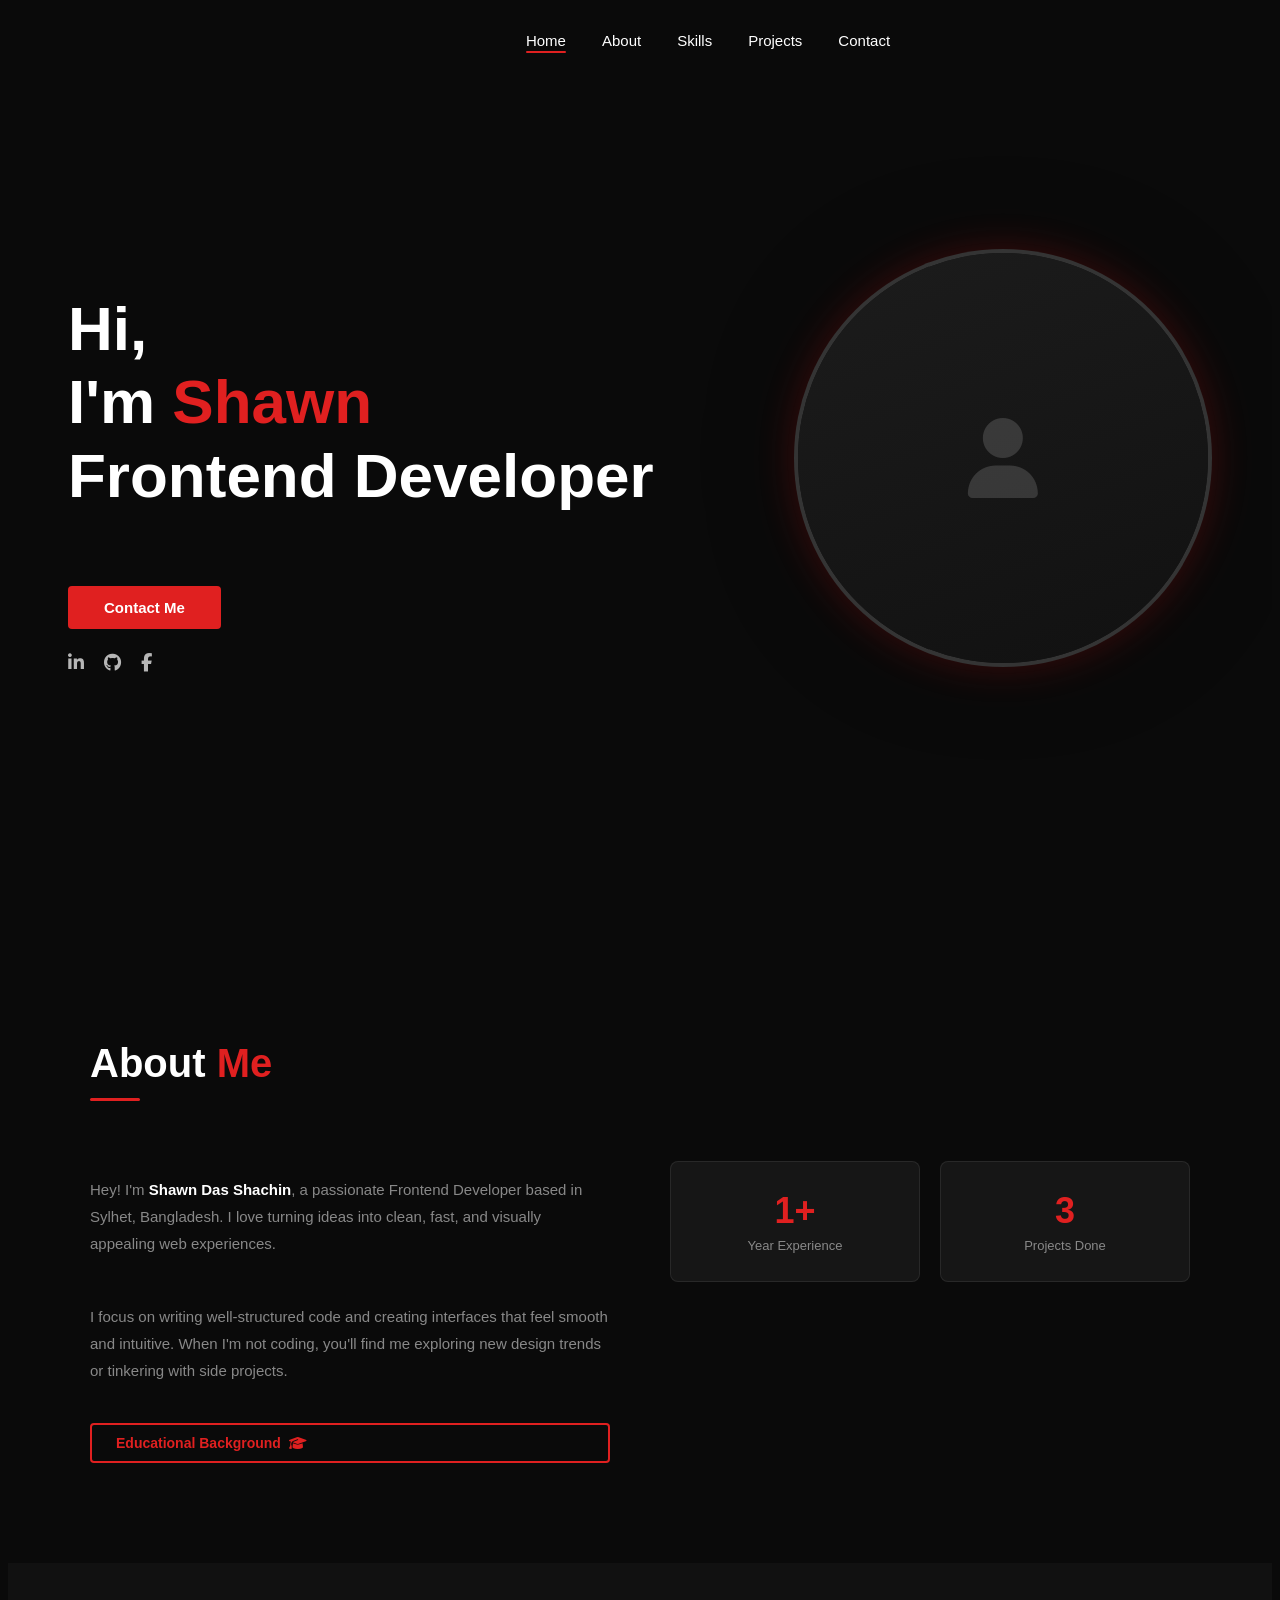
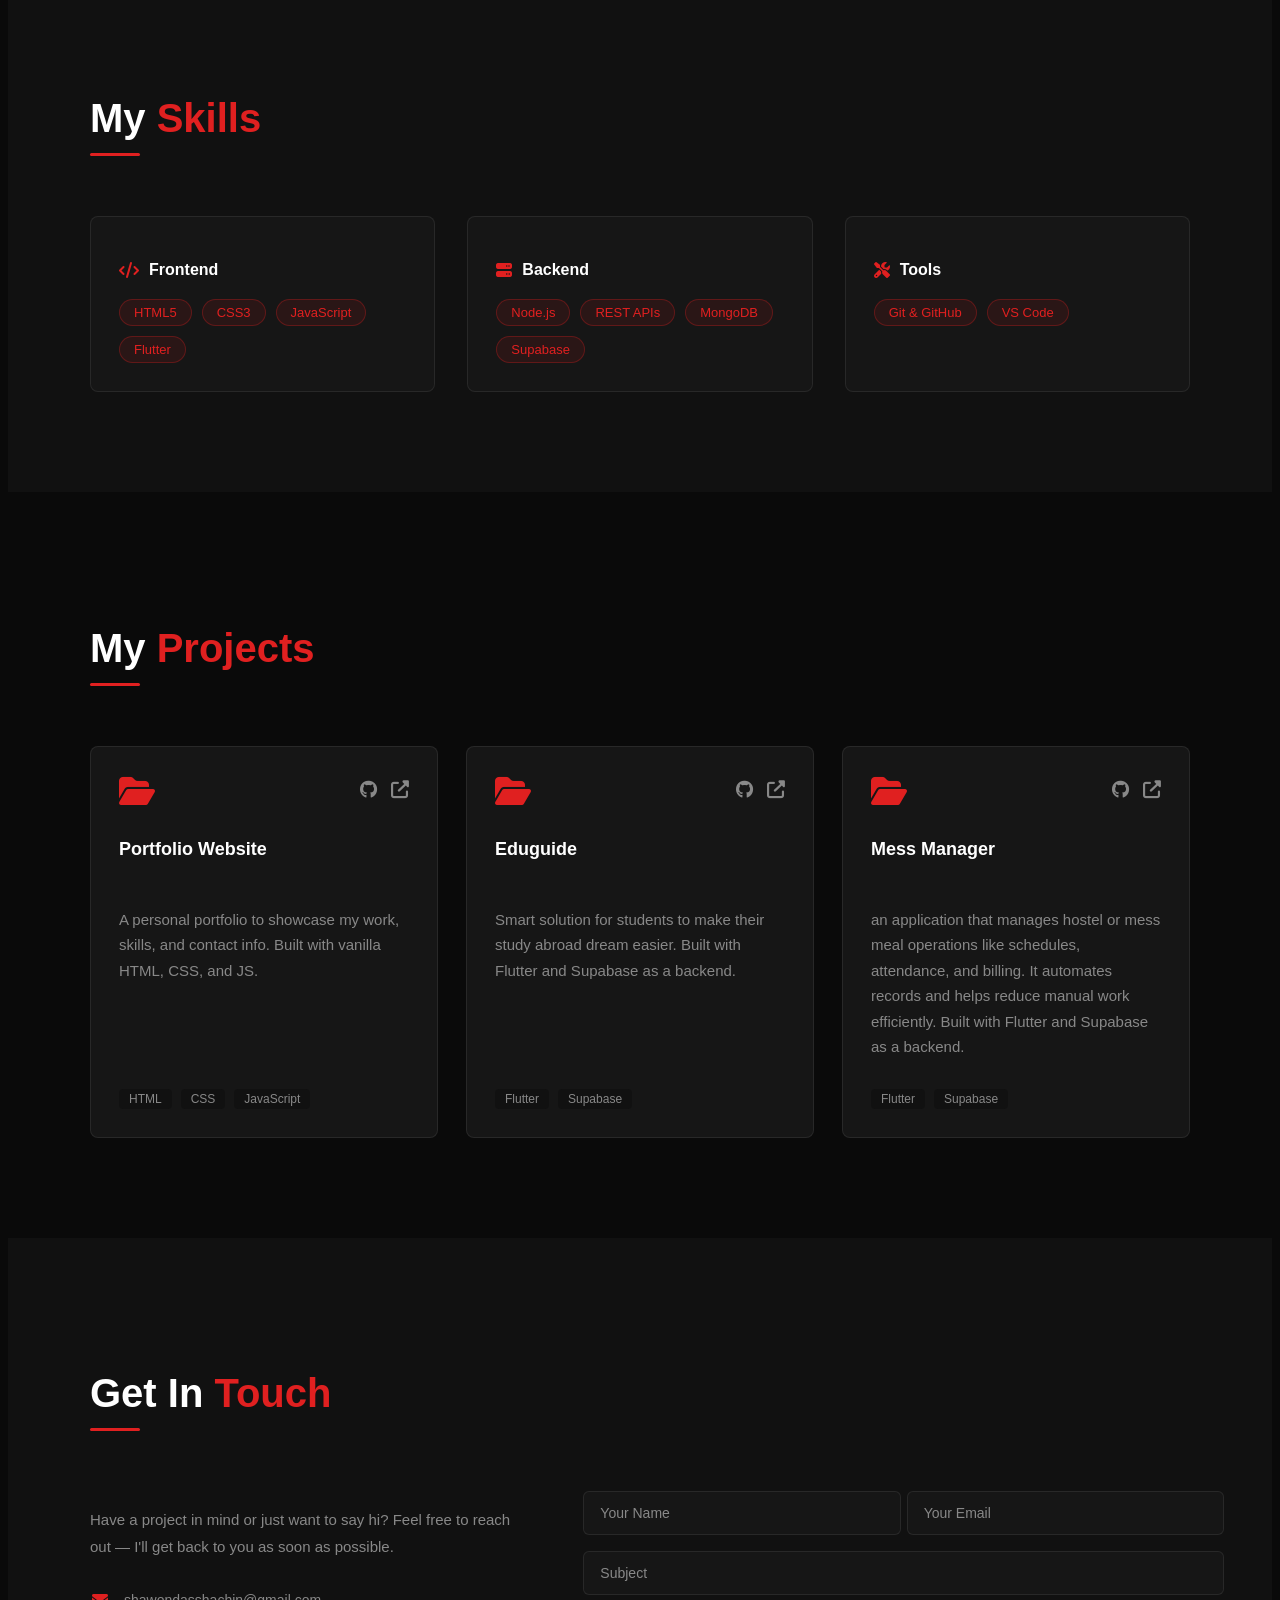
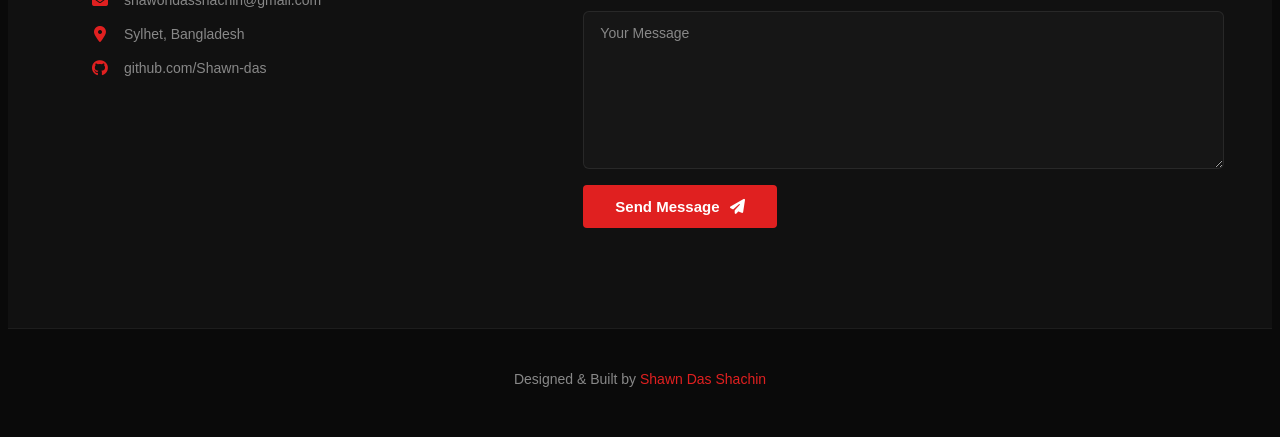
==== commit 52b668de: "10-8:31" ====
--- a/index.html
+++ b/index.html
@@ -26,10 +26,7 @@
 
   <!-- HOME SECTION -->
   <section id="shawn">
-    <!-- <canvas id="particleCanvas"></canvas> -->
-
     <div class="shawn-content">
-
       <div class="shawn-text">
         <h1>
           <span class="line">Hi,</span>
--- a/style.css
+++ b/style.css
@@ -1,11 +1,3 @@
-/*
-   RESET & BASE
-*/
-*, *::before, *::after {
-  margin: 0;
-  padding: 0;
-  box-sizing: border-box;
-}
 
 :root {
   --bg:       #0a0a0a;
@@ -16,7 +8,6 @@
   --red-dark: #c01818;
   --white:    #ffffff;
   --gray:     #888888;
-  --particle: 255, 255, 255;
 }
 
 html { scroll-behavior: smooth; }
@@ -150,21 +141,13 @@
   overflow: hidden;
 }
 
-#particleCanvas {
-  position: absolute;
-  inset: 0;
-  width: 100%;
-  height: 100%;
-  z-index: 0;
-}
-
 .shawn-content {
   position: relative;
   z-index: 2;
   width: 100%;
   max-width: 1280px;
   margin: 0 auto;
-  padding: 0 60px;
+  padding: 60px;
   display: flex;
   align-items: center;
   justify-content: space-between;
@@ -338,7 +321,7 @@
   font-weight: 500;
 }
 
-/* education.css — import after style.css */
+/* education.css */
 
 .edu-hero {
   padding: 140px 0 70px;
@@ -672,7 +655,7 @@
 .form-row {
   display: grid;
   grid-template-columns: 1fr 1fr;
-  gap: 16px;
+  gap: 40px;
 }
 
 .form-input {
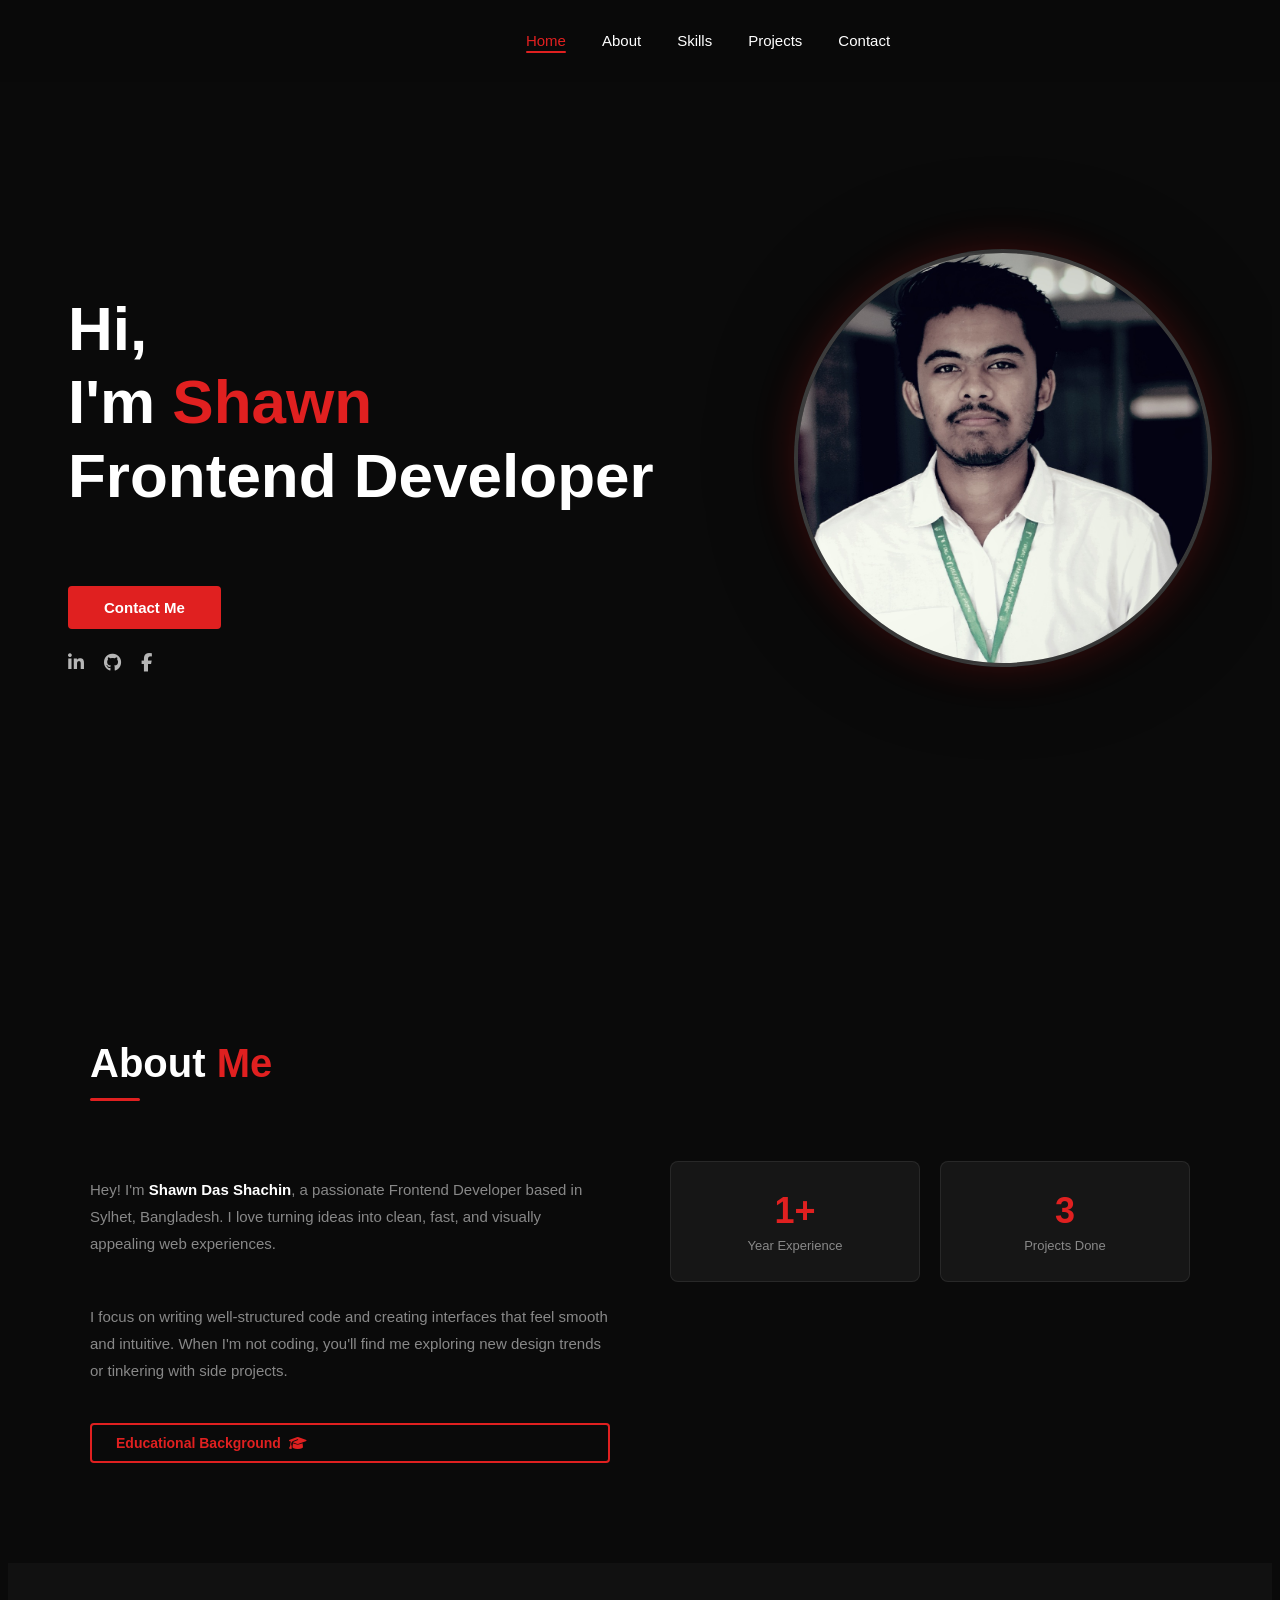
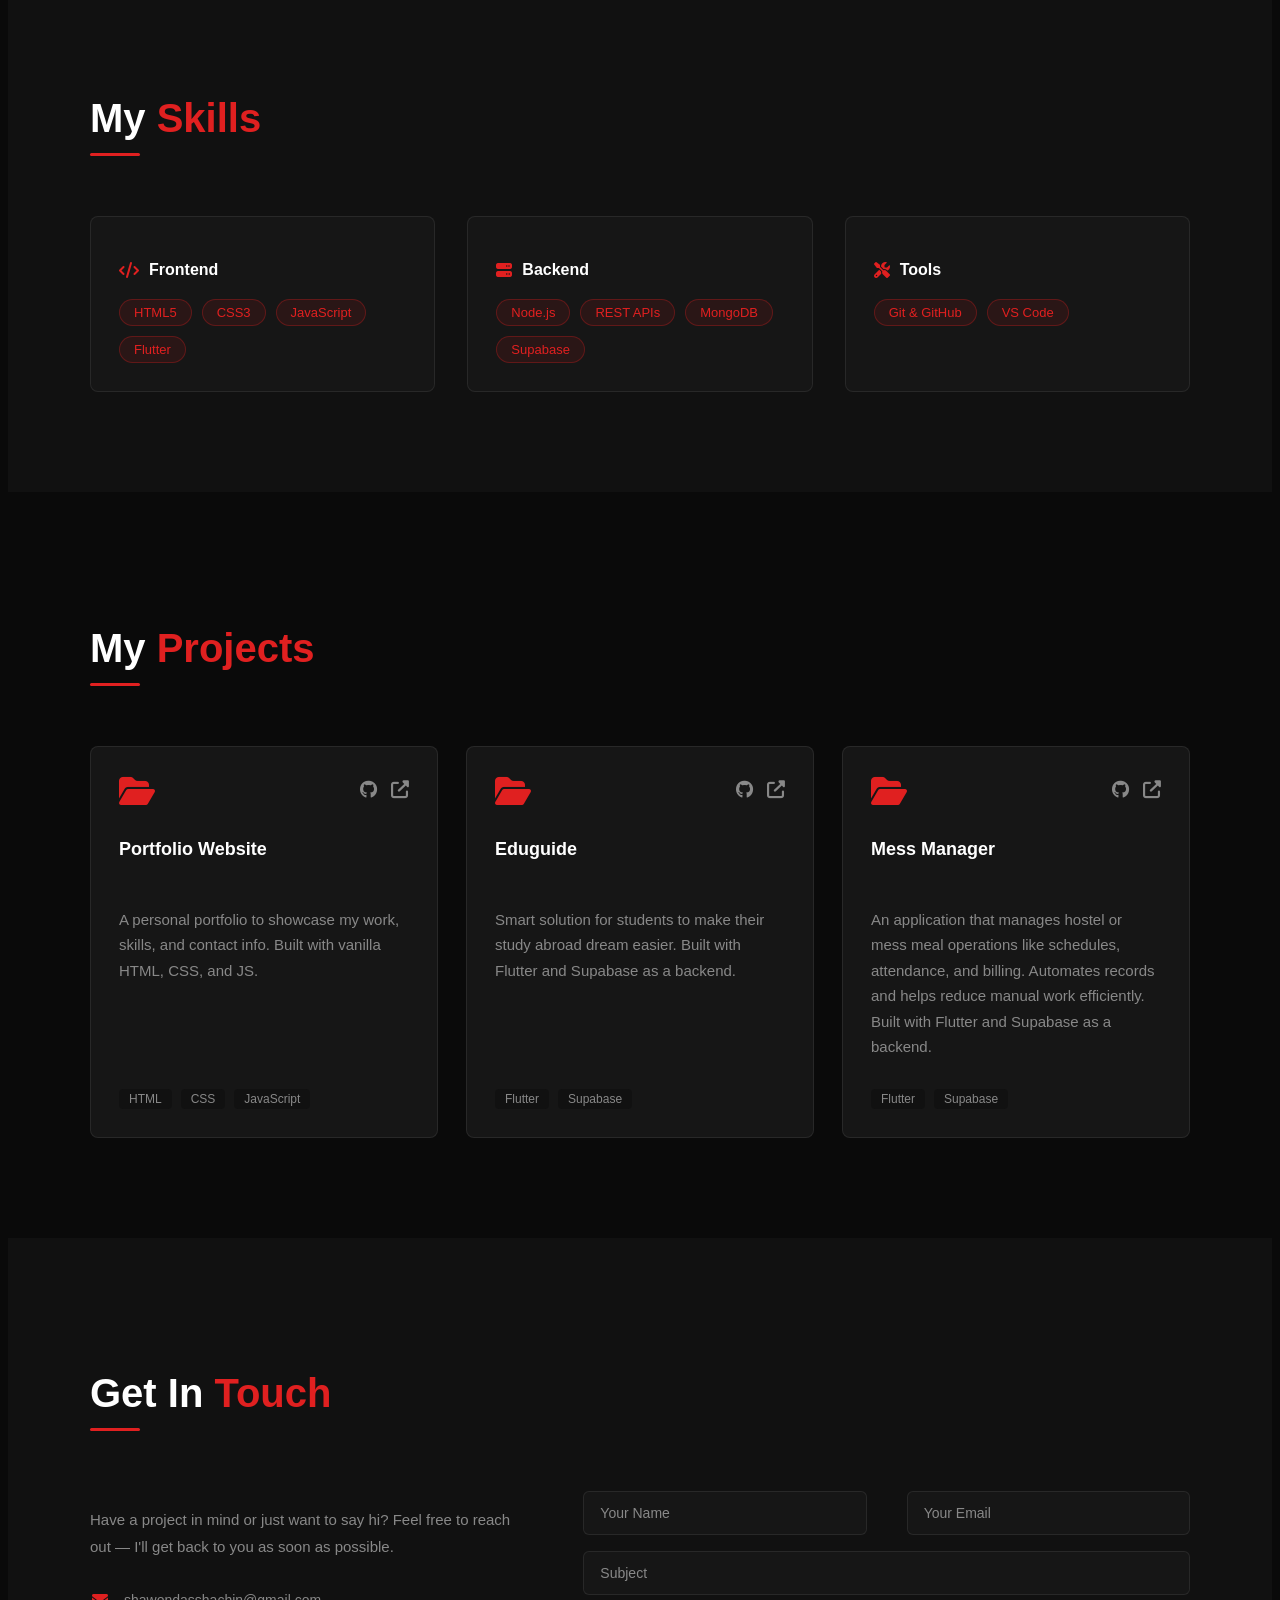
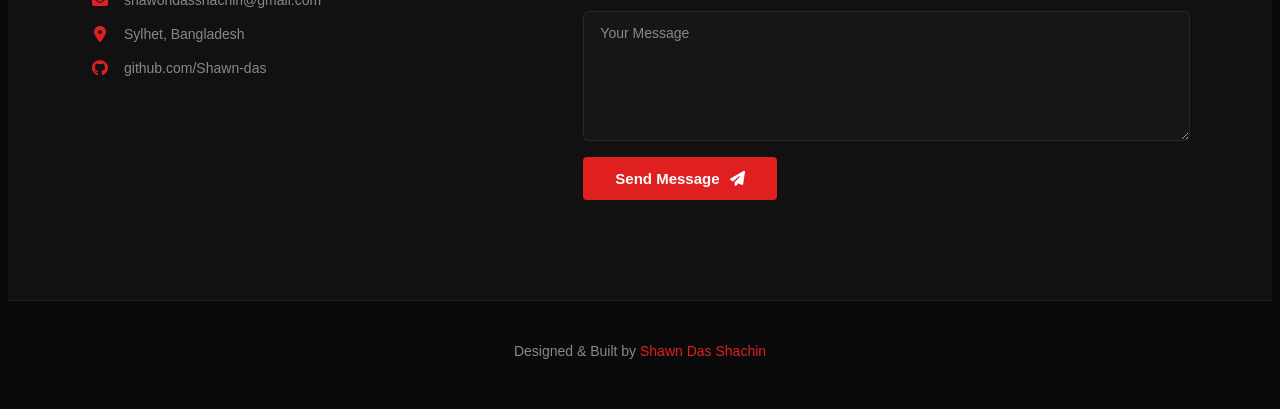
==== commit 1e3a1f00: "final" ====
--- a/index.html
+++ b/index.html
@@ -4,7 +4,7 @@
 <head>
   <meta charset="UTF-8" />
   <meta name="viewport" content="width=device-width, initial-scale=1.0" />
-  <meta name="description" content="Shawn Das Shachin — Frontend Developer portfolio" />
+  <!-- <meta name="description" content="Shawn Das Shachin — Frontend Developer portfolio" /> -->
   <title>Shawn Das Shachin</title>
   <link rel="stylesheet" href="style.css" />
   <link rel="stylesheet" href="https://cdnjs.cloudflare.com/ajax/libs/font-awesome/6.5.0/css/all.min.css" />
@@ -15,7 +15,7 @@
   <!-- NAVBAR -->
   <nav class="navbar">
     <ul class="nav-links">
-      <li><a href="#shawn" class="active">Home</a></li>
+      <li><a href="#shawn">Home</a></li>
       <li><a href="#about">About</a></li>
       <li><a href="#skills">Skills</a></li>
       <li><a href="#projects">Projects</a></li>
@@ -43,10 +43,8 @@
 
       <div class="shawn-photo-wrapper">
         <div class="shawn-photo">
-          <img src="assets/shawn.JPG" alt="Shawn" class="profile-img" id="profileImg" />
-          <div class="photo-placeholder" id="photoPlaceholder">
-            <i class="fas fa-user"></i>
-          </div>
+          <!-- Image shown directly; placeholder shown as CSS background fallback -->
+          <img src="assets/shawn.JPG" alt="Shawn" class="profile-img" />
         </div>
       </div>
 
@@ -82,13 +80,12 @@
             <span class="stat-number">1+</span>
             <span class="stat-label">Year Experience</span>
           </div>
-          <a href="#projects" class="stat-card-link"> 
+          <a href="#projects" class="stat-card-link">
             <div class="stat-card">
-            <span class="stat-number">3</span>
-            <span class="stat-label">Projects Done</span>
-          </div>
+              <span class="stat-number">3</span>
+              <span class="stat-label">Projects Done</span>
+            </div>
           </a>
-          
         </div>
 
       </div>
@@ -186,7 +183,7 @@
             </div>
           </div>
           <h3 class="project-name">Mess Manager</h3>
-          <p class="project-desc">an application that manages hostel or mess meal operations like schedules, attendance, and billing. It automates records and helps reduce manual work efficiently. Built with Flutter and Supabase as a backend.</p>
+          <p class="project-desc">An application that manages hostel or mess meal operations like schedules, attendance, and billing. Automates records and helps reduce manual work efficiently. Built with Flutter and Supabase as a backend.</p>
           <div class="project-tags">
             <span>Flutter</span><span>Supabase</span>
           </div>
@@ -227,16 +224,18 @@
           </div>
         </div>
 
-        <form class="contact-form">
+        <form class="contact-form" action="nothing needed now">
           <div class="form-row">
-            <input type="text" class="form-input" placeholder="Your Name" name="name">
-            <input type="email" class="form-input" placeholder="Your Email" name="email">
+            <input type="text" class="form-input" placeholder="Your Name" name="name" required>
+            <input type="email" class="form-input" placeholder="Your Email" name="email" required>
           </div>
           <input type="text" class="form-input" placeholder="Subject" name="subject">
-          <textarea class="form-input form-textarea" placeholder="Your Message" rows="5" name="message"></textarea>
+          <textarea class="form-input form-textarea" placeholder="Your Message" rows="5" name="body"></textarea>
+          
           <button class="btn-send" type="submit">
             Send Message <i class="fas fa-paper-plane"></i>
           </button>
+          
         </form>
 
       </div>
@@ -249,8 +248,6 @@
     <p>Designed & Built by <span class="highlight">Shawn Das Shachin</span></p>
   </footer>
 
-
-  <script src="script.js"></script>
 </body>
 
 </html>
--- a/style.css
+++ b/style.css
@@ -1,4 +1,3 @@
-
 :root {
   --bg:       #0a0a0a;
   --bg-alt:   #111111;
@@ -16,7 +15,7 @@
   font-family: 'Poppins', sans-serif;
   background: var(--bg);
   color: var(--white);
-  overflow-x: hidden;
+  /* overflow-x: hidden; */
 }
 
 
@@ -77,6 +76,8 @@
 
 /*
    NAVBAR
+   Scroll effect: CSS scroll-driven animation fades in background
+   once the user scrolls past the hero.
 */
 .navbar {
   position: fixed;
@@ -88,11 +89,6 @@
   align-items: center;
   justify-content: center;
   padding: 16px 48px;
-  background: transparent;
-  transition: background 0.3s, backdrop-filter 0.3s;
-}
-
-.navbar.scrolled {
   background: rgba(10, 10, 10, 0.92);
   backdrop-filter: blur(10px);
 }
@@ -112,7 +108,26 @@
   transition: color 0.3s;
 }
 
-.nav-links a.active::after {
+/*
+  Active nav highlight: uses :target on sections.
+  Each section, when targeted via hash, signals its corresponding
+  nav link via the :has() selector.
+*/
+body:has(#shawn:target) .nav-links a[href="#shawn"],
+body:not(:has(:target)) .nav-links a[href="#shawn"],
+body:has(#about:target) .nav-links a[href="#about"],
+body:has(#skills:target) .nav-links a[href="#skills"],
+body:has(#projects:target) .nav-links a[href="#projects"],
+body:has(#contact:target) .nav-links a[href="#contact"] {
+  color: var(--red);
+}
+
+body:has(#shawn:target) .nav-links a[href="#shawn"]::after,
+body:not(:has(:target)) .nav-links a[href="#shawn"]::after,
+body:has(#about:target) .nav-links a[href="#about"]::after,
+body:has(#skills:target) .nav-links a[href="#skills"]::after,
+body:has(#projects:target) .nav-links a[href="#projects"]::after,
+body:has(#contact:target) .nav-links a[href="#contact"]::after {
   content: '';
   position: absolute;
   bottom: -4px;
@@ -127,6 +142,17 @@
   color: var(--red);
 }
 
+.nav-links a:hover::after {
+  content: '';
+  position: absolute;
+  bottom: -4px;
+  left: 0;
+  width: 100%;
+  height: 2px;
+  background: var(--red);
+  border-radius: 2px;
+}
+
 
 /*
    HOME SECTION
@@ -159,7 +185,6 @@
   display: flex;
   flex-direction: column;
   gap: 24px;
-  animation: fadeInLeft 0.9s ease both;
 }
 
 .shawn-text h1 {
@@ -173,12 +198,8 @@
 
 .shawn-text h1 .line {
   display: block;
-  opacity: 0;
-  animation: slideUp 0.7s ease forwards;
-}
-.line:nth-child(1) { animation-delay: 0.2s; }
-.line:nth-child(2) { animation-delay: 0.4s; }
-.line:nth-child(3) { animation-delay: 0.6s; }
+}
+
 
 .btn-contact {
   display: inline-block;
@@ -190,8 +211,6 @@
   padding: 13px 36px;
   border-radius: 4px;
   width: fit-content;
-  opacity: 0;
-  animation: slideUp 0.7s ease 0.85s forwards;
   transition: background 0.3s, transform 0.2s;
 }
 
@@ -203,8 +222,6 @@
 .social-links {
   display: flex;
   gap: 20px;
-  opacity: 0;
-  animation: slideUp 0.7s ease 1s forwards;
 }
 
 .social-links a {
@@ -222,8 +239,6 @@
 
 .shawn-photo-wrapper {
   flex: 0 0 auto;
-  opacity: 0;
-  animation: fadeInRight 0.9s ease 0.5s forwards;
 }
 
 .shawn-photo {
@@ -234,26 +249,20 @@
   overflow: hidden;
   border: 4px solid rgba(255, 255, 255, 0.15);
   box-shadow: 0 0 40px rgba(224, 32, 32, 0.25), 0 0 80px rgba(0, 0, 0, 0.6);
-  background: #111;
-}
-
+  /* CSS fallback background if image fails to load */
+  background: linear-gradient(160deg, #1c1c1c, #111);
+}
+
+/*
+  Profile image: always block; browser shows background if image 404s.
+  No JS needed — broken images simply reveal the dark gradient background.
+*/
 .profile-img {
   width: 100%;
   height: 100%;
   object-fit: cover;
   object-position: center 75%;
-  display: none;
-}
-
-.photo-placeholder {
-  width: 100%;
-  height: 100%;
-  display: flex;
-  align-items: center;
-  justify-content: center;
-  background: linear-gradient(160deg, #1c1c1c, #111);
-  color: rgba(255, 255, 255, 0.15);
-  font-size: 80px;
+  display: block;
 }
 
 
@@ -306,9 +315,10 @@
   border-color: var(--red);
 }
 
-.stat-card-link{
+.stat-card-link {
   text-decoration: none;
 }
+
 .stat-number {
   font-size: 36px;
   font-weight: 800;
@@ -321,7 +331,7 @@
   font-weight: 500;
 }
 
-/* education.css */
+/* education page styles */
 
 .edu-hero {
   padding: 140px 0 70px;
@@ -472,7 +482,6 @@
   .tl-card:hover { transform: none; }
   .edu-hero { padding: 120px 0 50px; }
 }
-
 
 
 /*
@@ -669,6 +678,7 @@
   font-size: 14px;
   outline: none;
   transition: border-color 0.3s;
+  box-sizing: border-box;
 }
 
 .form-input::placeholder {
@@ -707,6 +717,7 @@
 }
 
 
+
 /*
    FOOTER
 */
@@ -717,24 +728,4 @@
   color: var(--gray);
   font-size: 14px;
   border-top: 1px solid var(--border);
-}
-
-
-/*
-   ANIMATIONS
-*/
-@keyframes fadeInLeft {
-  from { opacity: 0; transform: translateX(-40px); }
-  to   { opacity: 1; transform: translateX(0); }
-}
-
-@keyframes fadeInRight {
-  from { opacity: 0; transform: translateX(40px); }
-  to   { opacity: 1; transform: translateX(0); }
-}
-
-@keyframes slideUp {
-  from { opacity: 0; transform: translateY(24px); }
-  to   { opacity: 1; transform: translateY(0); }
-}
-
+}
